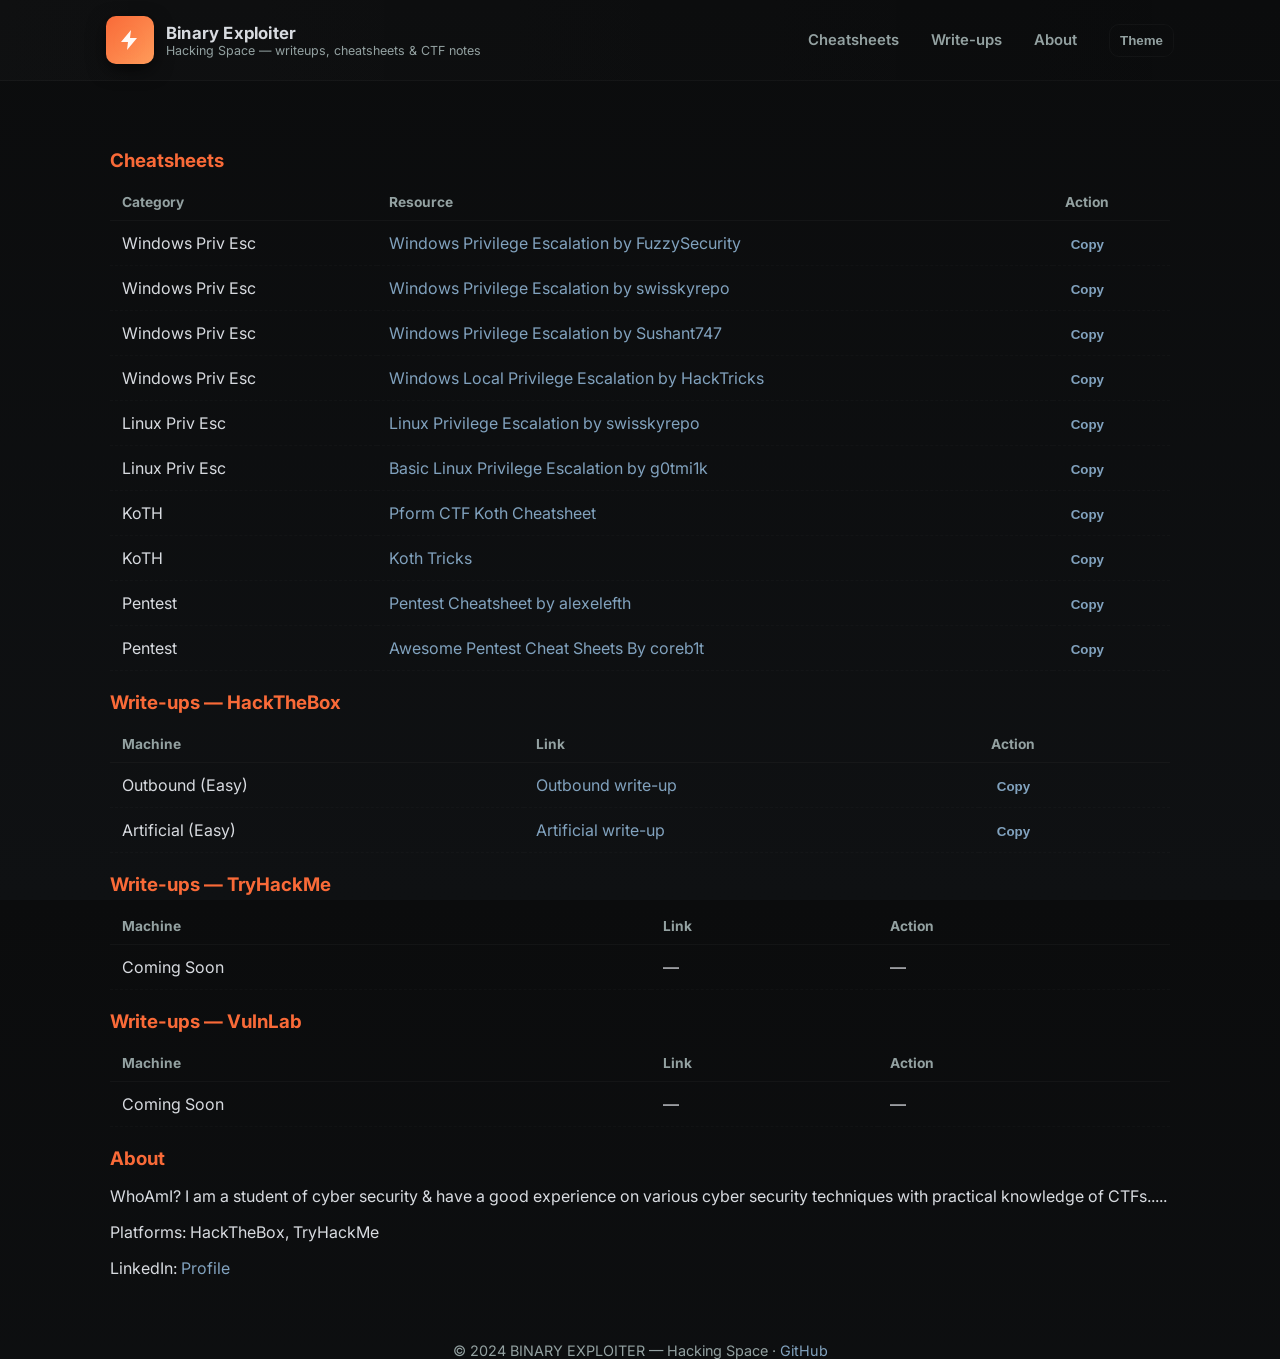
==== index.html @ b219a7d4 "Update index.html" ====
<!doctype html>
<html lang="en">
<head>
  <meta charset="utf-8">
  <meta name="viewport" content="width=device-width,initial-scale=1">
  <title>Binary Exploiter — Hacking Space</title>
  <meta name="description" content="Binary Exploiter — writeups, cheatsheets and resources for penetration testing and CTFs.">
  <link rel="preconnect" href="https://fonts.googleapis.com">
  <link rel="preconnect" href="https://fonts.gstatic.com" crossorigin>
  <link href="https://fonts.googleapis.com/css2?family=Inter:wght@300;400;600;700;800&display=swap" rel="stylesheet">
  <style>
    :root{
      --bg:#0f1113; --card:#121417; --muted:#93a1a1; --accent:#f96a38; --link:#81a2be; --glass:rgba(255,255,255,0.03);
      --radius:12px; --maxw:1100px;
    }
    *{box-sizing:border-box}
    html,body{height:100%}
    body{
      margin:0; font-family:Inter,system-ui,Segoe UI,Roboto,Arial; background:linear-gradient(180deg,#0b0c0d 0%, #0f1113 100%); color:#d8dbe0; -webkit-font-smoothing:antialiased;
    }

    header{background:linear-gradient(90deg, rgba(255,255,255,0.02), transparent); border-bottom:1px solid rgba(255,255,255,0.03); position:sticky; top:0; z-index:30}
    .nav-wrap{max-width:var(--maxw); margin:0 auto; display:flex; align-items:center; gap:20px; padding:16px;}
    .brand{display:flex; gap:12px; align-items:center}
    .logo{width:48px; height:48px; background:linear-gradient(135deg,var(--accent),#ff9b5a); display:grid; place-items:center; border-radius:10px; box-shadow:0 6px 18px rgba(0,0,0,0.6)}
    .logo svg{filter:drop-shadow(0 2px 6px rgba(249,106,56,0.18))}
    h1.site-title{font-size:1.05rem; margin:0; font-weight:700; letter-spacing:0.2px}
    p.site-tag{margin:0; font-size:0.78rem; color:var(--muted)}

    nav.top-nav{margin-left:auto; display:flex; gap:8px; align-items:center}
    nav.top-nav a{color:var(--muted); text-decoration:none; padding:8px 12px; border-radius:8px; font-weight:600; font-size:0.93rem}
    nav.top-nav a:hover{color:#fff; background:var(--glass)}

    .controls{display:flex; gap:8px; align-items:center}
    .btn{background:transparent; color:var(--muted); border:1px solid rgba(255,255,255,0.03); padding:8px 10px; border-radius:10px; cursor:pointer; font-weight:600}
    .btn:hover{color:#fff}

    .container{max-width:var(--maxw); margin:28px auto; padding:20px;}
    .section-title{display:flex; justify-content:space-between; align-items:center; gap:8px; margin-top:20px}
    .section-title h3{margin:0; color:var(--accent)}

    table{width:100%; border-collapse:collapse; margin-top:12px}
    thead th{font-size:0.86rem; text-align:left; color:var(--muted); padding:10px 12px; border-bottom:1px solid rgba(255,255,255,0.03)}
    tbody td{padding:12px; vertical-align:middle; border-bottom:1px dashed rgba(255,255,255,0.02)}
    tbody tr:hover{background:rgba(255,255,255,0.02)}
    .link{color:var(--link); text-decoration:none}
    .copy-btn{background:transparent; border:none; color:var(--link); cursor:pointer; font-weight:700}

    footer{max-width:var(--maxw); margin:24px auto 80px; color:var(--muted); font-size:0.9rem; text-align:center}

    @media (max-width:1000px){
      nav.top-nav{display:none}
    }
  </style>
</head>
<body>
  <header>
    <div class="nav-wrap">
      <div class="brand" aria-hidden>
        <div class="logo" title="Binary Exploiter">
          <svg width="24" height="24" viewBox="0 0 24 24" fill="none" xmlns="http://www.w3.org/2000/svg"><path d="M13 2L3 14h7l-1 8 10-12h-7l1-8z" fill="white" opacity="0.95"/></svg>
        </div>
        <div>
          <h1 class="site-title">Binary Exploiter</h1>
          <p class="site-tag">Hacking Space — writeups, cheatsheets & CTF notes</p>
        </div>
      </div>

      <nav class="top-nav" role="navigation">
        <a href="#cheatsheets">Cheatsheets</a>
        <a href="#writeups">Write-ups</a>
        <a href="#about">About</a>
      </nav>

      <div class="controls">
        <button id="themeToggle" class="btn" title="Toggle theme">Theme</button>
      </div>
    </div>
  </header>

  <main class="container">
    <section id="cheatsheets">
      <div class="section-title"><h3>Cheatsheets</h3></div>
      <table id="cheatTable">
        <thead><tr><th>Category</th><th>Resource</th><th>Action</th></tr></thead>
        <tbody>
          <tr><td>Windows Priv Esc</td><td><a class="link" href="https://fuzzysecurity.com/tutorials/16.html" target="_blank">Windows Privilege Escalation by FuzzySecurity</a></td><td><button class="copy-btn" data-url="https://fuzzysecurity.com/tutorials/16.html">Copy</button></td></tr>
          <tr><td>Windows Priv Esc</td><td><a class="link" href="https://github.com/swisskyrepo/PayloadsAllTheThings/blob/master/Methodology%20and%20Resources/Windows%20-%20Privilege%20Escalation.md" target="_blank">Windows Privilege Escalation by swisskyrepo</a></td><td><button class="copy-btn" data-url="https://github.com/swisskyrepo/PayloadsAllTheThings/blob/master/Methodology%20and%20Resources/Windows%20-%20Privilege%20Escalation.md">Copy</button></td></tr>
          <tr><td>Windows Priv Esc</td><td><a class="link" href="https://sushant747.gitbooks.io/total-oscp-guide/content/privilege_escalation_windows.html" target="_blank">Windows Privilege Escalation by Sushant747</a></td><td><button class="copy-btn" data-url="https://sushant747.gitbooks.io/total-oscp-guide/content/privilege_escalation_windows.html">Copy</button></td></tr>
          <tr><td>Windows Priv Esc</td><td><a class="link" href="https://book.hacktricks.xyz/windows-hardening/windows-local-privilege-escalation" target="_blank">Windows Local Privilege Escalation by HackTricks</a></td><td><button class="copy-btn" data-url="https://book.hacktricks.xyz/windows-hardening/windows-local-privilege-escalation">Copy</button></td></tr>
          <tr><td>Linux Priv Esc</td><td><a class="link" href="https://swisskyrepo.github.io/InternalAllTheThings/redteam/escalation/linux-privilege-escalation/" target="_blank">Linux Privilege Escalation by swisskyrepo</a></td><td><button class="copy-btn" data-url="https://swisskyrepo.github.io/InternalAllTheThings/redteam/escalation/linux-privilege-escalation/">Copy</button></td></tr>
          <tr><td>Linux Priv Esc</td><td><a class="link" href="https://blog.g0tmi1k.com/2011/08/basic-linux-privilege-escalation/" target="_blank">Basic Linux Privilege Escalation by g0tmi1k</a></td><td><button class="copy-btn" data-url="https://blog.g0tmi1k.com/2011/08/basic-linux-privilege-escalation/">Copy</button></td></tr>
          <tr><td>KoTH</td><td><a class="link" href="https://github.com/pform-se/pform-ctf-koth-cheatsheet" target="_blank">Pform CTF Koth Cheatsheet</a></td><td><button class="copy-btn" data-url="https://github.com/pform-se/pform-ctf-koth-cheatsheet">Copy</button></td></tr>
          <tr><td>KoTH</td><td><a class="link" href="https://book.hackscope.net/thm/koth-tricks" target="_blank">Koth Tricks</a></td><td><button class="copy-btn" data-url="https://book.hackscope.net/thm/koth-tricks">Copy</button></td></tr>
          <tr><td>Pentest</td><td><a class="link" href="https://github.com/alexelefth/pentest-cheatsheet" target="_blank">Pentest Cheatsheet by alexelefth</a></td><td><button class="copy-btn" data-url="https://github.com/alexelefth/pentest-cheatsheet">Copy</button></td></tr>
          <tr><td>Pentest</td><td><a class="link" href="https://github.com/coreb1t/awesome-pentest-cheat-sheets" target="_blank">Awesome Pentest Cheat Sheets By coreb1t</a></td><td><button class="copy-btn" data-url="https://github.com/coreb1t/awesome-pentest-cheat-sheets">Copy</button></td></tr>
        </tbody>
      </table>
    </section>

    <section id="writeups">
      <div class="section-title"><h3>Write-ups — HackTheBox</h3></div>
      <table>
        <thead><tr><th>Machine</th><th>Link</th><th>Action</th></tr></thead>
        <tbody>
          <tr><td>Outbound (Easy)</td><td><a class="link" href="https://medium.com/@ajithkumara545454/hackthebox-outbound-easy-walkthrough-03d954694087" target="_blank">Outbound write-up</a></td><td><button class="copy-btn" data-url="https://medium.com/@ajithkumara545454/hackthebox-outbound-easy-walkthrough-03d954694087">Copy</button></td></tr>
          <tr><td>Artificial (Easy)</td><td><a class="link" href="https://medium.com/@ajithkumara545454/hackthebox-artificial-easy-walkthrough-de30c245690b" target="_blank">Artificial write-up</a></td><td><button class="copy-btn" data-url="https://medium.com/@ajithkumara545454/hackthebox-artificial-easy-walkthrough-de30c245690b">Copy</button></td></tr>
        </tbody>
      </table>
      <div class="section-title"><h3>Write-ups — TryHackMe</h3></div>
      <table>
        <thead><tr><th>Machine</th><th>Link</th><th>Action</th></tr></thead>
        <tbody>
          <tr><td>Coming Soon</td><td>—</td><td>—</td></tr>
        </tbody>
      </table>
      <div class="section-title"><h3>Write-ups — VulnLab</h3></div>
      <table>
        <thead><tr><th>Machine</th><th>Link</th><th>Action</th></tr></thead>
        <tbody>
          <tr><td>Coming Soon</td><td>—</td><td>—</td></tr>
        </tbody>
      </table>
    </section>

    <section id="about">
      <div class="section-title"><h3>About</h3></div>
      <p>WhoAmI? I am a student of cyber security & have a good experience on various cyber security techniques with practical knowledge of CTFs.....</p>
      <p>Platforms: HackTheBox, TryHackMe</p>
      <p>LinkedIn: <a class="link" href="https://www.linkedin.com/in/oshan-ravindu-796b5a328" target="_blank">Profile</a></p>
    </section>
  </main>

  <footer>
    <div class="muted">&copy; 2024 BINARY EXPLOITER — Hacking Space &middot; <a class="link" href="https://github.com/binaryexploiter-space" target="_blank">GitHub</a></div>
  </footer>

  <script>
    const copyButtons = document.querySelectorAll('.copy-btn');
    copyButtons.forEach(btn => btn.addEventListener('click', async e => {
      const url = btn.dataset.url;
      try{
        await navigator.clipboard.writeText(url);
        btn.textContent = 'Copied!';
        setTimeout(()=> btn.textContent = 'Copy', 1500);
      }catch(err){
        prompt('Copy this link:', url);
      }
    }));

    const themeToggle = document.getElementById('themeToggle');
    themeToggle.addEventListener('click', ()=>{
      document.documentElement.classList.toggle('light-mode');
      if(document.documentElement.classList.contains('light-mode')){
        document.documentElement.style.setProperty('--accent','#3aa0ff');
        document.documentElement.style.setProperty('--card','#f7fafc');
        document.documentElement.style.setProperty('--bg','#f3f6f8');
        document.documentElement.style.setProperty('--muted','#4b5563');
        document.body.style.color = '#0b1220';
      }else{
        document.documentElement.style.setProperty('--accent','#f96a38');
        document.documentElement.style.setProperty('--card','#121417');
        document.documentElement.style.setProperty('--bg','#0f1113');
        document.documentElement.style.setProperty('--muted','#93a1a1');
        document.body.style.color = '#d8dbe0';
      }
    });
  </script>
</body>
</html>
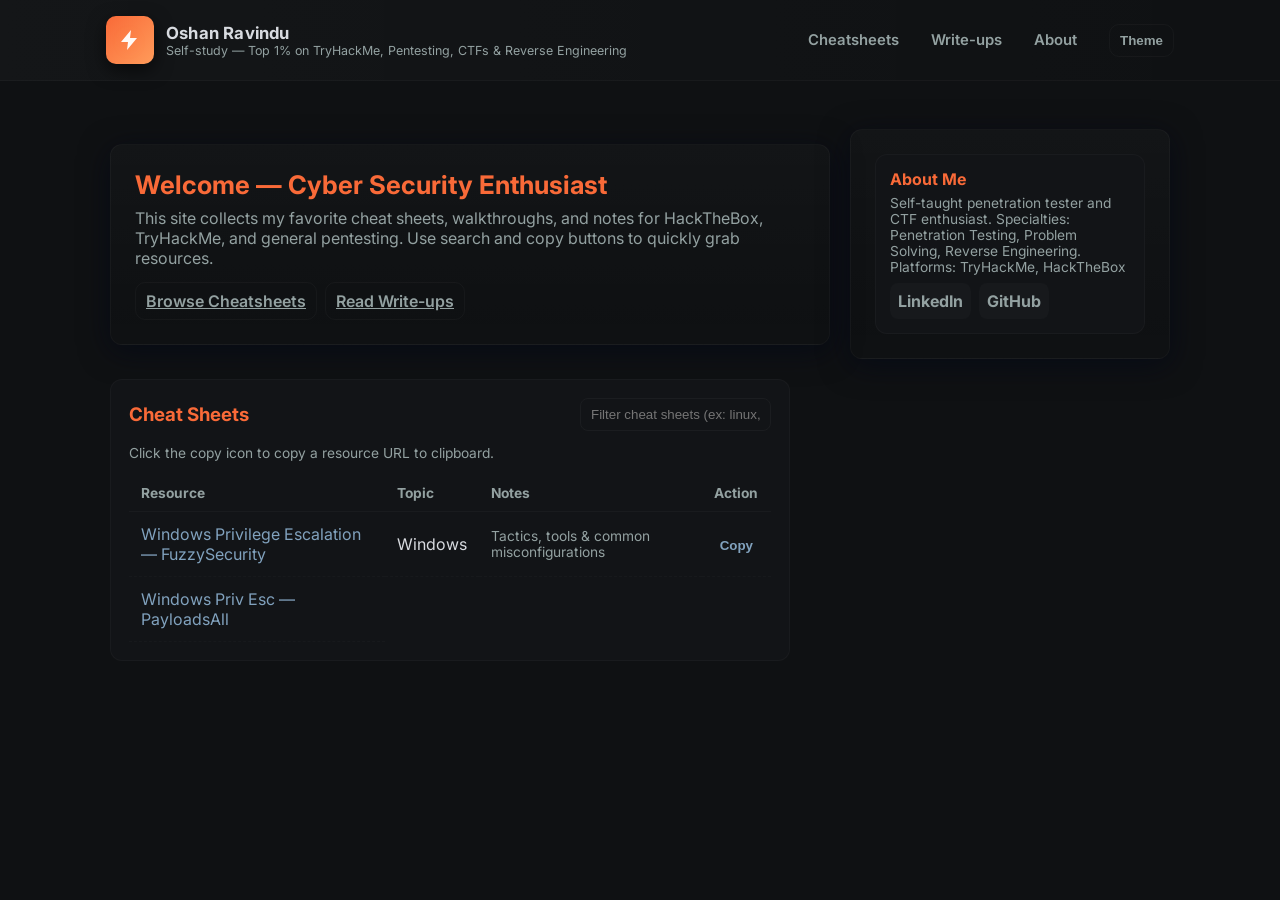
==== commit 5d84cca7: "Update index.html" ====
--- a/index.html
+++ b/index.html
@@ -3,8 +3,8 @@
 <head>
   <meta charset="utf-8">
   <meta name="viewport" content="width=device-width,initial-scale=1">
-  <title>Binary Exploiter — Hacking Space</title>
-  <meta name="description" content="Binary Exploiter — writeups, cheatsheets and resources for penetration testing and CTFs.">
+  <title>Oshan Ravindu — Binary Exploiter</title>
+  <meta name="description" content="Oshan Ravindu — writeups, cheatsheets and resources for penetration testing and CTFs.">
   <link rel="preconnect" href="https://fonts.googleapis.com">
   <link rel="preconnect" href="https://fonts.gstatic.com" crossorigin>
   <link href="https://fonts.googleapis.com/css2?family=Inter:wght@300;400;600;700;800&display=swap" rel="stylesheet">
@@ -16,7 +16,7 @@
     *{box-sizing:border-box}
     html,body{height:100%}
     body{
-      margin:0; font-family:Inter,system-ui,Segoe UI,Roboto,Arial; background:linear-gradient(180deg,#0b0c0d 0%, #0f1113 100%); color:#d8dbe0; -webkit-font-smoothing:antialiased;
+      margin:0; font-family:Inter,system-ui,Segoe UI,Roboto,Arial; background:var(--bg); color:#d8dbe0; -webkit-font-smoothing:antialiased;
     }
 
     header{background:linear-gradient(90deg, rgba(255,255,255,0.02), transparent); border-bottom:1px solid rgba(255,255,255,0.03); position:sticky; top:0; z-index:30}
@@ -36,135 +36,102 @@
     .btn:hover{color:#fff}
 
     .container{max-width:var(--maxw); margin:28px auto; padding:20px;}
-    .section-title{display:flex; justify-content:space-between; align-items:center; gap:8px; margin-top:20px}
+    .hero{display:grid; grid-template-columns:1fr 320px; gap:20px; align-items:center}
+    .hero-card{background:linear-gradient(180deg, rgba(255,255,255,0.02), transparent); border-radius:var(--radius); padding:24px; box-shadow:0 6px 30px rgba(2,6,23,0.6); border:1px solid rgba(255,255,255,0.03)}
+    .hero h2{margin:0 0 8px 0; color:var(--accent); font-size:1.6rem}
+    .hero p{margin:0; color:var(--muted)}
+
+    .grid{display:grid; grid-template-columns:1fr 360px; gap:20px; margin-top:20px}
+    .card{background:var(--card); padding:18px; border-radius:12px; border:1px solid rgba(255,255,255,0.03)}
+    .section-title{display:flex; justify-content:space-between; align-items:center; gap:8px}
     .section-title h3{margin:0; color:var(--accent)}
+    .search{display:flex; gap:8px; align-items:center}
+    input.search-input{background:transparent; border:1px solid rgba(255,255,255,0.04); padding:8px 10px; border-radius:8px; color:inherit}
 
     table{width:100%; border-collapse:collapse; margin-top:12px}
     thead th{font-size:0.86rem; text-align:left; color:var(--muted); padding:10px 12px; border-bottom:1px solid rgba(255,255,255,0.03)}
     tbody td{padding:12px; vertical-align:middle; border-bottom:1px dashed rgba(255,255,255,0.02)}
     tbody tr:hover{background:rgba(255,255,255,0.02)}
     .link{color:var(--link); text-decoration:none}
-    .copy-btn{background:transparent; border:none; color:var(--link); cursor:pointer; font-weight:700}
+    .badge{display:inline-block; padding:6px 8px; border-radius:8px; font-weight:700; font-size:0.78rem}
+    .badge.easy{background:rgba(129,162,190,0.09); color:#9fc0e8}
+
+    .right-col{display:flex; flex-direction:column; gap:12px}
+    .about-me{padding:14px}
+    .socials{display:flex; gap:8px; margin-top:8px}
+    .socials a{padding:8px; border-radius:8px; background:rgba(255,255,255,0.02); text-decoration:none; color:var(--muted); font-weight:700}
 
     footer{max-width:var(--maxw); margin:24px auto 80px; color:var(--muted); font-size:0.9rem; text-align:center}
 
-    @media (max-width:1000px){
-      nav.top-nav{display:none}
-    }
+    .muted{color:var(--muted)}
+    .small{font-size:0.86rem}
+    .copy-btn{background:transparent; border:none; color:var(--link); cursor:pointer; font-weight:700}
+
+    @media (max-width:1000px){.hero{grid-template-columns:1fr}.grid{grid-template-columns:1fr}.top-nav{display:none}}
   </style>
 </head>
 <body>
-  <header>
-    <div class="nav-wrap">
-      <div class="brand" aria-hidden>
-        <div class="logo" title="Binary Exploiter">
-          <svg width="24" height="24" viewBox="0 0 24 24" fill="none" xmlns="http://www.w3.org/2000/svg"><path d="M13 2L3 14h7l-1 8 10-12h-7l1-8z" fill="white" opacity="0.95"/></svg>
-        </div>
-        <div>
-          <h1 class="site-title">Binary Exploiter</h1>
-          <p class="site-tag">Hacking Space — writeups, cheatsheets & CTF notes</p>
+<header>
+  <div class="nav-wrap">
+    <div class="brand" aria-hidden>
+      <div class="logo" title="Oshan Ravindu">
+        <svg width="24" height="24" viewBox="0 0 24 24" fill="none" xmlns="http://www.w3.org/2000/svg"><path d="M13 2L3 14h7l-1 8 10-12h-7l1-8z" fill="white" opacity="0.95"/></svg>
+      </div>
+      <div>
+        <h1 class="site-title">Oshan Ravindu</h1>
+        <p class="site-tag">Self-study — Top 1% on TryHackMe, Pentesting, CTFs & Reverse Engineering</p>
+      </div>
+    </div>
+
+    <nav class="top-nav" role="navigation" aria-label="Main Navigation">
+      <a href="#cheatsheets">Cheatsheets</a>
+      <a href="#writeups">Write-ups</a>
+      <a href="#about">About</a>
+    </nav>
+
+    <div class="controls">
+      <button id="themeToggle" class="btn" title="Toggle theme">Theme</button>
+    </div>
+  </div>
+</header>
+
+<main class="container">
+  <section class="hero">
+    <div class="hero-card">
+      <h2>Welcome — Cyber Security Enthusiast</h2>
+      <p class="muted">This site collects my favorite cheat sheets, walkthroughs, and notes for HackTheBox, TryHackMe, and general pentesting. Use search and copy buttons to quickly grab resources.</p>
+      <div style="margin-top:14px; display:flex; gap:8px">
+        <a class="btn" href="#cheatsheets">Browse Cheatsheets</a>
+        <a class="btn" href="#writeups">Read Write-ups</a>
+      </div>
+    </div>
+
+    <aside class="hero-card right-col">
+      <div class="card about-me">
+        <h4 style="margin:0;color:var(--accent)">About Me</h4>
+        <p class="small muted" style="margin-top:6px">Self-taught penetration tester and CTF enthusiast. Specialties: Penetration Testing, Problem Solving, Reverse Engineering. Platforms: TryHackMe, HackTheBox</p>
+        <div class="socials">
+          <a href="https://www.linkedin.com/in/oshan-ravindu-796b5a328" target="_blank" rel="noopener">LinkedIn</a>
+          <a href="https://github.com/binaryexploiter-space" target="_blank" rel="noopener">GitHub</a>
         </div>
       </div>
+    </aside>
+  </section>
 
-      <nav class="top-nav" role="navigation">
-        <a href="#cheatsheets">Cheatsheets</a>
-        <a href="#writeups">Write-ups</a>
-        <a href="#about">About</a>
-      </nav>
-
-      <div class="controls">
-        <button id="themeToggle" class="btn" title="Toggle theme">Theme</button>
-      </div>
-    </div>
-  </header>
-
-  <main class="container">
-    <section id="cheatsheets">
-      <div class="section-title"><h3>Cheatsheets</h3></div>
-      <table id="cheatTable">
-        <thead><tr><th>Category</th><th>Resource</th><th>Action</th></tr></thead>
-        <tbody>
-          <tr><td>Windows Priv Esc</td><td><a class="link" href="https://fuzzysecurity.com/tutorials/16.html" target="_blank">Windows Privilege Escalation by FuzzySecurity</a></td><td><button class="copy-btn" data-url="https://fuzzysecurity.com/tutorials/16.html">Copy</button></td></tr>
-          <tr><td>Windows Priv Esc</td><td><a class="link" href="https://github.com/swisskyrepo/PayloadsAllTheThings/blob/master/Methodology%20and%20Resources/Windows%20-%20Privilege%20Escalation.md" target="_blank">Windows Privilege Escalation by swisskyrepo</a></td><td><button class="copy-btn" data-url="https://github.com/swisskyrepo/PayloadsAllTheThings/blob/master/Methodology%20and%20Resources/Windows%20-%20Privilege%20Escalation.md">Copy</button></td></tr>
-          <tr><td>Windows Priv Esc</td><td><a class="link" href="https://sushant747.gitbooks.io/total-oscp-guide/content/privilege_escalation_windows.html" target="_blank">Windows Privilege Escalation by Sushant747</a></td><td><button class="copy-btn" data-url="https://sushant747.gitbooks.io/total-oscp-guide/content/privilege_escalation_windows.html">Copy</button></td></tr>
-          <tr><td>Windows Priv Esc</td><td><a class="link" href="https://book.hacktricks.xyz/windows-hardening/windows-local-privilege-escalation" target="_blank">Windows Local Privilege Escalation by HackTricks</a></td><td><button class="copy-btn" data-url="https://book.hacktricks.xyz/windows-hardening/windows-local-privilege-escalation">Copy</button></td></tr>
-          <tr><td>Linux Priv Esc</td><td><a class="link" href="https://swisskyrepo.github.io/InternalAllTheThings/redteam/escalation/linux-privilege-escalation/" target="_blank">Linux Privilege Escalation by swisskyrepo</a></td><td><button class="copy-btn" data-url="https://swisskyrepo.github.io/InternalAllTheThings/redteam/escalation/linux-privilege-escalation/">Copy</button></td></tr>
-          <tr><td>Linux Priv Esc</td><td><a class="link" href="https://blog.g0tmi1k.com/2011/08/basic-linux-privilege-escalation/" target="_blank">Basic Linux Privilege Escalation by g0tmi1k</a></td><td><button class="copy-btn" data-url="https://blog.g0tmi1k.com/2011/08/basic-linux-privilege-escalation/">Copy</button></td></tr>
-          <tr><td>KoTH</td><td><a class="link" href="https://github.com/pform-se/pform-ctf-koth-cheatsheet" target="_blank">Pform CTF Koth Cheatsheet</a></td><td><button class="copy-btn" data-url="https://github.com/pform-se/pform-ctf-koth-cheatsheet">Copy</button></td></tr>
-          <tr><td>KoTH</td><td><a class="link" href="https://book.hackscope.net/thm/koth-tricks" target="_blank">Koth Tricks</a></td><td><button class="copy-btn" data-url="https://book.hackscope.net/thm/koth-tricks">Copy</button></td></tr>
-          <tr><td>Pentest</td><td><a class="link" href="https://github.com/alexelefth/pentest-cheatsheet" target="_blank">Pentest Cheatsheet by alexelefth</a></td><td><button class="copy-btn" data-url="https://github.com/alexelefth/pentest-cheatsheet">Copy</button></td></tr>
-          <tr><td>Pentest</td><td><a class="link" href="https://github.com/coreb1t/awesome-pentest-cheat-sheets" target="_blank">Awesome Pentest Cheat Sheets By coreb1t</a></td><td><button class="copy-btn" data-url="https://github.com/coreb1t/awesome-pentest-cheat-sheets">Copy</button></td></tr>
-        </tbody>
-      </table>
-    </section>
-
-    <section id="writeups">
-      <div class="section-title"><h3>Write-ups — HackTheBox</h3></div>
-      <table>
-        <thead><tr><th>Machine</th><th>Link</th><th>Action</th></tr></thead>
-        <tbody>
-          <tr><td>Outbound (Easy)</td><td><a class="link" href="https://medium.com/@ajithkumara545454/hackthebox-outbound-easy-walkthrough-03d954694087" target="_blank">Outbound write-up</a></td><td><button class="copy-btn" data-url="https://medium.com/@ajithkumara545454/hackthebox-outbound-easy-walkthrough-03d954694087">Copy</button></td></tr>
-          <tr><td>Artificial (Easy)</td><td><a class="link" href="https://medium.com/@ajithkumara545454/hackthebox-artificial-easy-walkthrough-de30c245690b" target="_blank">Artificial write-up</a></td><td><button class="copy-btn" data-url="https://medium.com/@ajithkumara545454/hackthebox-artificial-easy-walkthrough-de30c245690b">Copy</button></td></tr>
-        </tbody>
-      </table>
-      <div class="section-title"><h3>Write-ups — TryHackMe</h3></div>
-      <table>
-        <thead><tr><th>Machine</th><th>Link</th><th>Action</th></tr></thead>
-        <tbody>
-          <tr><td>Coming Soon</td><td>—</td><td>—</td></tr>
-        </tbody>
-      </table>
-      <div class="section-title"><h3>Write-ups — VulnLab</h3></div>
-      <table>
-        <thead><tr><th>Machine</th><th>Link</th><th>Action</th></tr></thead>
-        <tbody>
-          <tr><td>Coming Soon</td><td>—</td><td>—</td></tr>
-        </tbody>
-      </table>
-    </section>
-
-    <section id="about">
-      <div class="section-title"><h3>About</h3></div>
-      <p>WhoAmI? I am a student of cyber security & have a good experience on various cyber security techniques with practical knowledge of CTFs.....</p>
-      <p>Platforms: HackTheBox, TryHackMe</p>
-      <p>LinkedIn: <a class="link" href="https://www.linkedin.com/in/oshan-ravindu-796b5a328" target="_blank">Profile</a></p>
-    </section>
-  </main>
-
-  <footer>
-    <div class="muted">&copy; 2024 BINARY EXPLOITER — Hacking Space &middot; <a class="link" href="https://github.com/binaryexploiter-space" target="_blank">GitHub</a></div>
-  </footer>
-
-  <script>
-    const copyButtons = document.querySelectorAll('.copy-btn');
-    copyButtons.forEach(btn => btn.addEventListener('click', async e => {
-      const url = btn.dataset.url;
-      try{
-        await navigator.clipboard.writeText(url);
-        btn.textContent = 'Copied!';
-        setTimeout(()=> btn.textContent = 'Copy', 1500);
-      }catch(err){
-        prompt('Copy this link:', url);
-      }
-    }));
-
-    const themeToggle = document.getElementById('themeToggle');
-    themeToggle.addEventListener('click', ()=>{
-      document.documentElement.classList.toggle('light-mode');
-      if(document.documentElement.classList.contains('light-mode')){
-        document.documentElement.style.setProperty('--accent','#3aa0ff');
-        document.documentElement.style.setProperty('--card','#f7fafc');
-        document.documentElement.style.setProperty('--bg','#f3f6f8');
-        document.documentElement.style.setProperty('--muted','#4b5563');
-        document.body.style.color = '#0b1220';
-      }else{
-        document.documentElement.style.setProperty('--accent','#f96a38');
-        document.documentElement.style.setProperty('--card','#121417');
-        document.documentElement.style.setProperty('--bg','#0f1113');
-        document.documentElement.style.setProperty('--muted','#93a1a1');
-        document.body.style.color = '#d8dbe0';
-      }
-    });
-  </script>
-</body>
-</html>
+  <section class="grid">
+    <div>
+      <div class="card" id="cheatsheets">
+        <div class="section-title">
+          <h3>Cheat Sheets</h3>
+          <div class="search">
+            <input id="cheatFilter" class="search-input" placeholder="Filter cheat sheets (ex: linux, windows)" aria-label="Filter cheat sheets">
+          </div>
+        </div>
+        <p class="muted small">Click the copy icon to copy a resource URL to clipboard.</p>
+        <table id="cheatTable">
+          <thead>
+            <tr><th>Resource</th><th>Topic</th><th>Notes</th><th>Action</th></tr>
+          </thead>
+          <tbody>
+            <tr><td><a class="link" href="https://fuzzysecurity.com/tutorials/16.html" target="_blank">Windows Privilege Escalation — FuzzySecurity</a></td><td>Windows</td><td class="small muted">Tactics, tools & common misconfigurations</td><td><button class="copy-btn" data-url="https://fuzzysecurity.com/tutorials/16.html">Copy</button></td></tr>
+            <tr><td><a class="link" href="https://github.com/swisskyrepo/PayloadsAllTheThings/blob/master/Methodology%20and%20Resources/Windows%20-%20Privilege%20Escalation.md" target="_blank">Windows Priv Esc — PayloadsAll
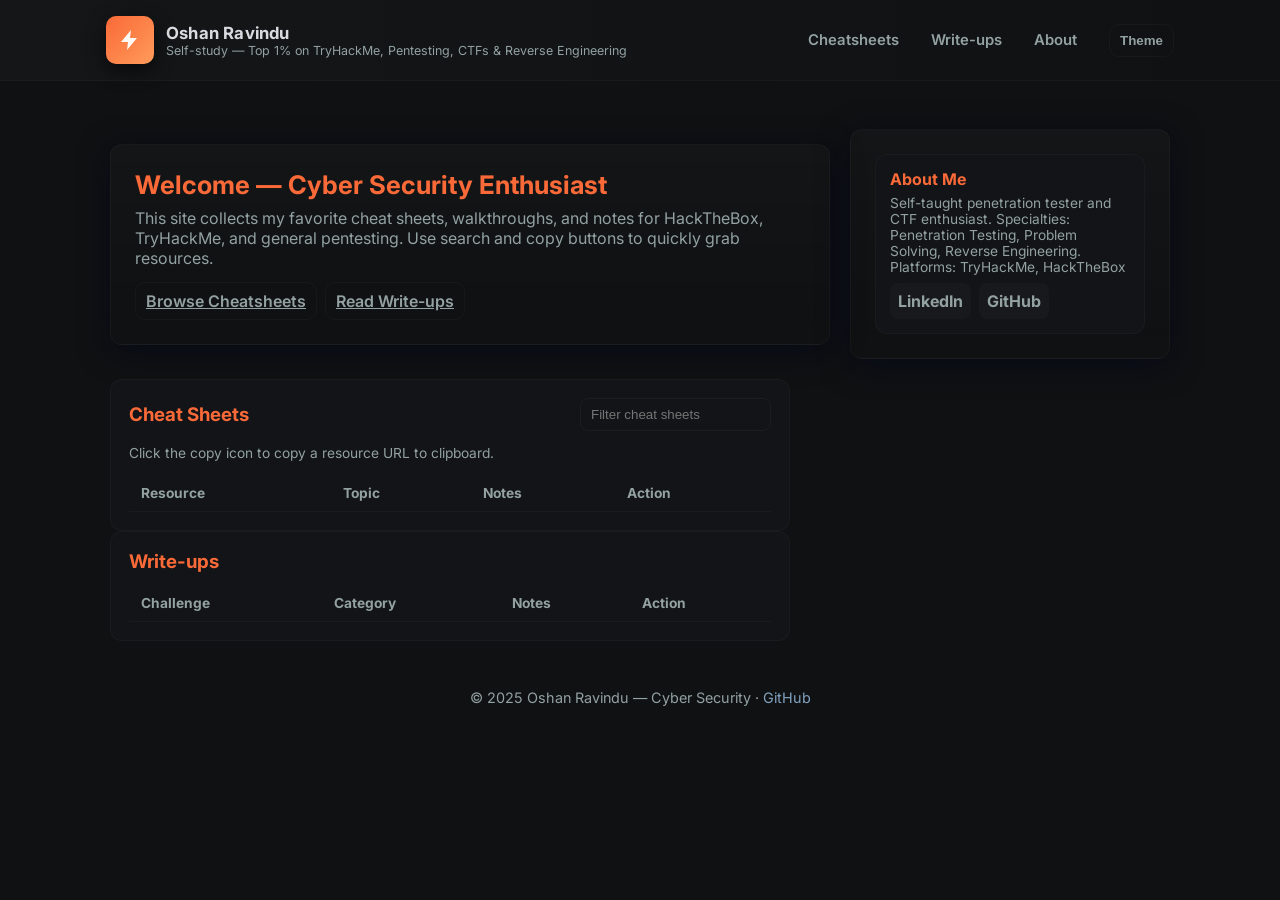
==== commit 254cb26e: "Update index.html" ====
--- a/index.html
+++ b/index.html
@@ -124,7 +124,7 @@
         <div class="section-title">
           <h3>Cheat Sheets</h3>
           <div class="search">
-            <input id="cheatFilter" class="search-input" placeholder="Filter cheat sheets (ex: linux, windows)" aria-label="Filter cheat sheets">
+            <input id="cheatFilter" class="search-input" placeholder="Filter cheat sheets" aria-label="Filter cheat sheets">
           </div>
         </div>
         <p class="muted small">Click the copy icon to copy a resource URL to clipboard.</p>
@@ -133,5 +133,64 @@
             <tr><th>Resource</th><th>Topic</th><th>Notes</th><th>Action</th></tr>
           </thead>
           <tbody>
-            <tr><td><a class="link" href="https://fuzzysecurity.com/tutorials/16.html" target="_blank">Windows Privilege Escalation — FuzzySecurity</a></td><td>Windows</td><td class="small muted">Tactics, tools & common misconfigurations</td><td><button class="copy-btn" data-url="https://fuzzysecurity.com/tutorials/16.html">Copy</button></td></tr>
-            <tr><td><a class="link" href="https://github.com/swisskyrepo/PayloadsAllTheThings/blob/master/Methodology%20and%20Resources/Windows%20-%20Privilege%20Escalation.md" target="_blank">Windows Priv Esc — PayloadsAll
+            <!-- Add cheat sheet rows here -->
+          </tbody>
+        </table>
+      </div>
+
+      <div class="card" id="writeups">
+        <div class="section-title"><h3>Write-ups</h3></div>
+        <table>
+          <thead><tr><th>Challenge</th><th>Category</th><th>Notes</th><th>Action</th></tr></thead>
+          <tbody>
+            <!-- Add write-up rows here -->
+          </tbody>
+        </table>
+      </div>
+    </div>
+  </section>
+</main>
+
+<footer>
+  <div class="muted">&copy; 2025 Oshan Ravindu — Cyber Security &middot; <a class="link" href="https://github.com/binaryexploiter-space" target="_blank">GitHub</a></div>
+</footer>
+
+<script>
+  const copyButtons = document.querySelectorAll('.copy-btn');
+  copyButtons.forEach(btn => btn.addEventListener('click', async e => {
+    const url = btn.dataset.url;
+    try{
+      await navigator.clipboard.writeText(url);
+      btn.textContent = 'Copied!';
+      setTimeout(()=> btn.textContent = 'Copy', 1500);
+    }catch(err){ prompt('Copy this link:', url); }
+  }));
+
+  const cheatFilter = document.getElementById('cheatFilter');
+  cheatFilter.addEventListener('input', e => {
+    const q = e.target.value.toLowerCase().trim();
+    document.querySelectorAll('#cheatTable tbody tr').forEach(r=> r.style.display = r.innerText.toLowerCase().includes(q) ? '' : 'none');
+  });
+
+  const themeToggle = document.getElementById('themeToggle');
+  themeToggle.addEventListener('click', ()=>{
+    document.documentElement.classList.toggle('light-mode');
+    if(document.documentElement.classList.contains('light-mode')){
+      document.documentElement.style.setProperty('--accent','#3aa0ff');
+      document.documentElement.style.setProperty('--card','#f7fafc');
+      document.documentElement.style.setProperty('--bg','#f3f6f8');
+      document.documentElement.style.setProperty('--muted','#4b5563');
+      document.body.style.color = '#0b1220';
+    } else {
+      document.documentElement.style.setProperty('--accent','#f96a38');
+      document.documentElement.style.setProperty('--card','#121417');
+      document.documentElement.style.setProperty('--bg','#0f1113');
+      document.documentElement.style.setProperty('--muted','#93a1a1');
+      document.body.style.color = '#d8dbe0';
+    }
+  });
+
+  window.addEventListener('keydown', (e)=>{if(e.key==='/'&&document.activeElement.tagName!=='INPUT'){e.preventDefault(); cheatFilter.focus();}});
+</script>
+</body>
+</html>
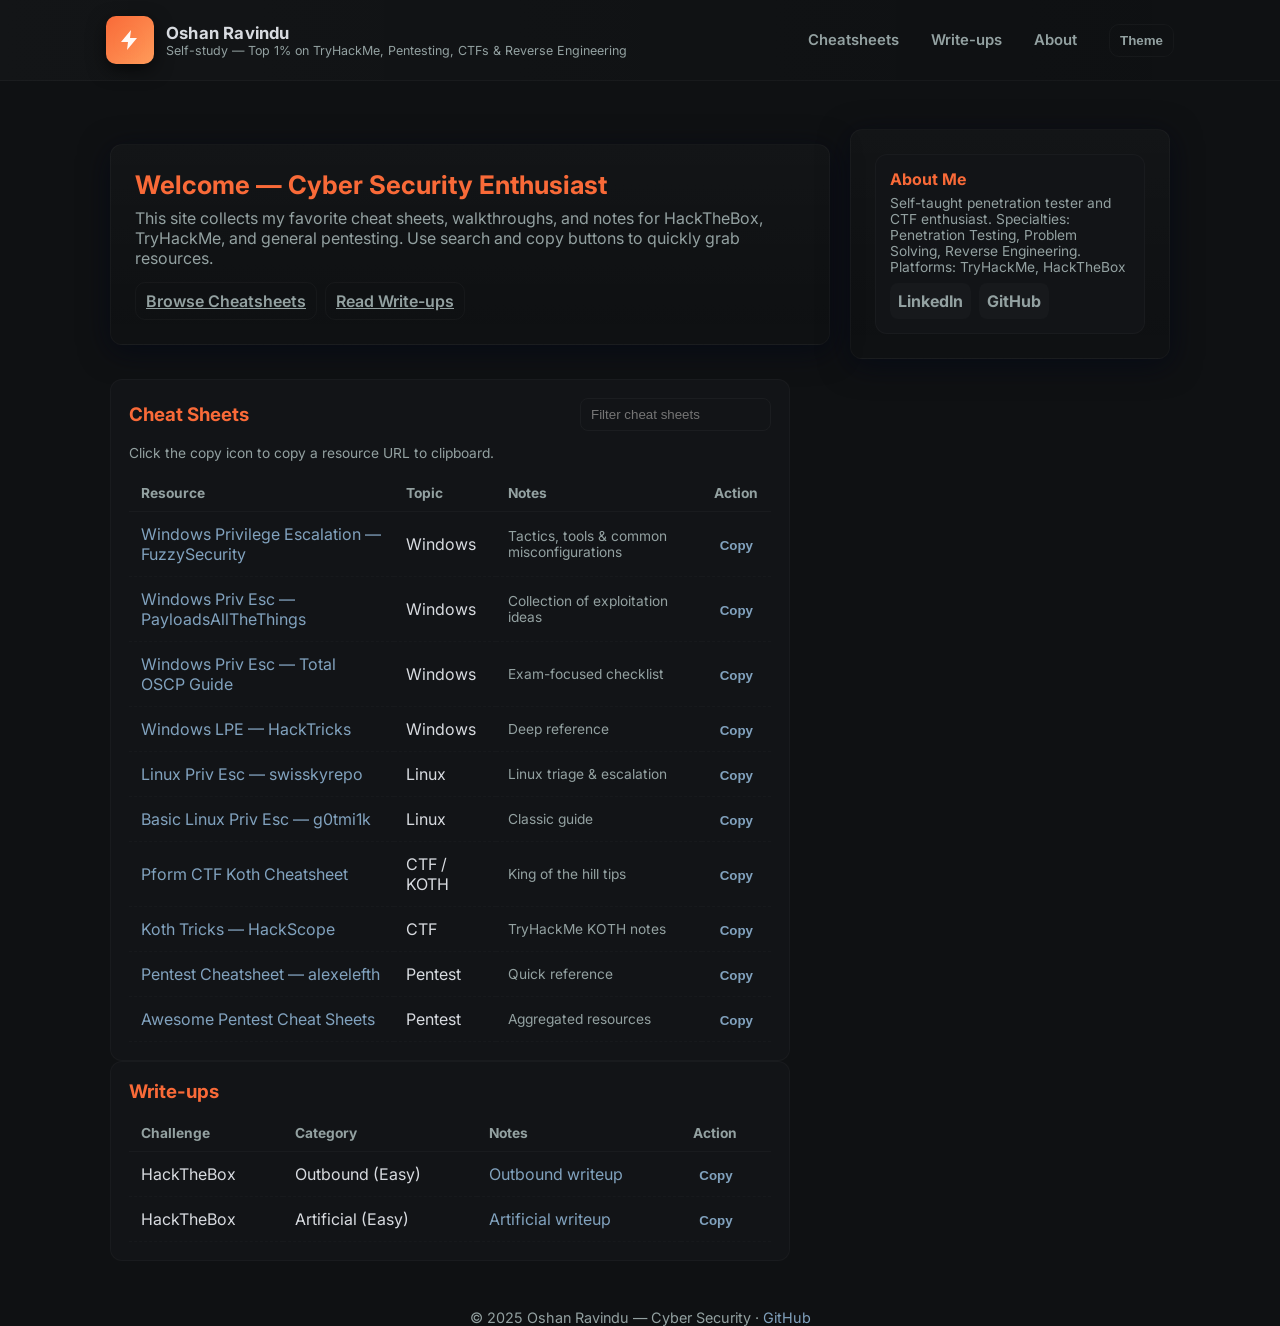
==== commit 0bfd8f50: "Update index.html" ====
--- a/index.html
+++ b/index.html
@@ -133,7 +133,76 @@
             <tr><th>Resource</th><th>Topic</th><th>Notes</th><th>Action</th></tr>
           </thead>
           <tbody>
-            <!-- Add cheat sheet rows here -->
+            <tr>
+  <td><a class="link" href="https://fuzzysecurity.com/tutorials/16.html" target="_blank">Windows Privilege Escalation — FuzzySecurity</a></td>
+  <td>Windows</td>
+  <td class="small muted">Tactics, tools & common misconfigurations</td>
+  <td><button class="copy-btn" data-url="https://fuzzysecurity.com/tutorials/16.html">Copy</button></td>
+</tr>
+
+<tr>
+  <td><a class="link" href="https://github.com/swisskyrepo/PayloadsAllTheThings/blob/master/Methodology%20and%20Resources/Windows%20-%20Privilege%20Escalation.md" target="_blank">Windows Priv Esc — PayloadsAllTheThings</a></td>
+  <td>Windows</td>
+  <td class="small muted">Collection of exploitation ideas</td>
+  <td><button class="copy-btn" data-url="https://github.com/swisskyrepo/PayloadsAllTheThings/blob/master/Methodology%20and%20Resources/Windows%20-%20Privilege%20Escalation.md">Copy</button></td>
+</tr>
+
+<tr>
+  <td><a class="link" href="https://sushant747.gitbooks.io/total-oscp-guide/content/privilege_escalation_windows.html" target="_blank">Windows Priv Esc — Total OSCP Guide</a></td>
+  <td>Windows</td>
+  <td class="small muted">Exam-focused checklist</td>
+  <td><button class="copy-btn" data-url="https://sushant747.gitbooks.io/total-oscp-guide/content/privilege_escalation_windows.html">Copy</button></td>
+</tr>
+
+<tr>
+  <td><a class="link" href="https://book.hacktricks.xyz/windows-hardening/windows-local-privilege-escalation" target="_blank">Windows LPE — HackTricks</a></td>
+  <td>Windows</td>
+  <td class="small muted">Deep reference</td>
+  <td><button class="copy-btn" data-url="https://book.hacktricks.xyz/windows-hardening/windows-local-privilege-escalation">Copy</button></td>
+</tr>
+
+<tr>
+  <td><a class="link" href="https://swisskyrepo.github.io/InternalAllTheThings/redteam/escalation/linux-privilege-escalation/" target="_blank">Linux Priv Esc — swisskyrepo</a></td>
+  <td>Linux</td>
+  <td class="small muted">Linux triage & escalation</td>
+  <td><button class="copy-btn" data-url="https://swisskyrepo.github.io/InternalAllTheThings/redteam/escalation/linux-privilege-escalation/">Copy</button></td>
+</tr>
+
+<tr>
+  <td><a class="link" href="https://blog.g0tmi1k.com/2011/08/basic-linux-privilege-escalation/" target="_blank">Basic Linux Priv Esc — g0tmi1k</a></td>
+  <td>Linux</td>
+  <td class="small muted">Classic guide</td>
+  <td><button class="copy-btn" data-url="https://blog.g0tmi1k.com/2011/08/basic-linux-privilege-escalation/">Copy</button></td>
+</tr>
+
+<tr>
+  <td><a class="link" href="https://github.com/pform-se/pform-ctf-koth-cheatsheet" target="_blank">Pform CTF Koth Cheatsheet</a></td>
+  <td>CTF / KOTH</td>
+  <td class="small muted">King of the hill tips</td>
+  <td><button class="copy-btn" data-url="https://github.com/pform-se/pform-ctf-koth-cheatsheet">Copy</button></td>
+</tr>
+
+<tr>
+  <td><a class="link" href="https://book.hackscope.net/thm/koth-tricks" target="_blank">Koth Tricks — HackScope</a></td>
+  <td>CTF</td>
+  <td class="small muted">TryHackMe KOTH notes</td>
+  <td><button class="copy-btn" data-url="https://book.hackscope.net/thm/koth-tricks">Copy</button></td>
+</tr>
+
+<tr>
+  <td><a class="link" href="https://github.com/alexelefth/pentest-cheatsheet" target="_blank">Pentest Cheatsheet — alexelefth</a></td>
+  <td>Pentest</td>
+  <td class="small muted">Quick reference</td>
+  <td><button class="copy-btn" data-url="https://github.com/alexelefth/pentest-cheatsheet">Copy</button></td>
+</tr>
+
+<tr>
+  <td><a class="link" href="https://github.com/coreb1t/awesome-pentest-cheat-sheets" target="_blank">Awesome Pentest Cheat Sheets</a></td>
+  <td>Pentest</td>
+  <td class="small muted">Aggregated resources</td>
+  <td><button class="copy-btn" data-url="https://github.com/coreb1t/awesome-pentest-cheat-sheets">Copy</button></td>
+</tr>
+
           </tbody>
         </table>
       </div>
@@ -143,7 +212,20 @@
         <table>
           <thead><tr><th>Challenge</th><th>Category</th><th>Notes</th><th>Action</th></tr></thead>
           <tbody>
-            <!-- Add write-up rows here -->
+            <tr>
+  <td>HackTheBox</td>
+  <td>Outbound (Easy)</td>
+  <td><a class="link" href="https://medium.com/@ajithkumara545454/hackthebox-outbound-easy-walkthrough-03d954694087" target="_blank">Outbound writeup</a></td>
+  <td><button class="copy-btn" data-url="https://medium.com/@ajithkumara545454/hackthebox-outbound-easy-walkthrough-03d954694087">Copy</button></td>
+</tr>
+
+<tr>
+  <td>HackTheBox</td>
+  <td>Artificial (Easy)</td>
+  <td><a class="link" href="https://medium.com/@ajithkumara545454/hackthebox-artificial-easy-walkthrough-de30c245690b" target="_blank">Artificial writeup</a></td>
+  <td><button class="copy-btn" data-url="https://medium.com/@ajithkumara545454/hackthebox-artificial-easy-walkthrough-de30c245690b">Copy</button></td>
+</tr>
+
           </tbody>
         </table>
       </div>
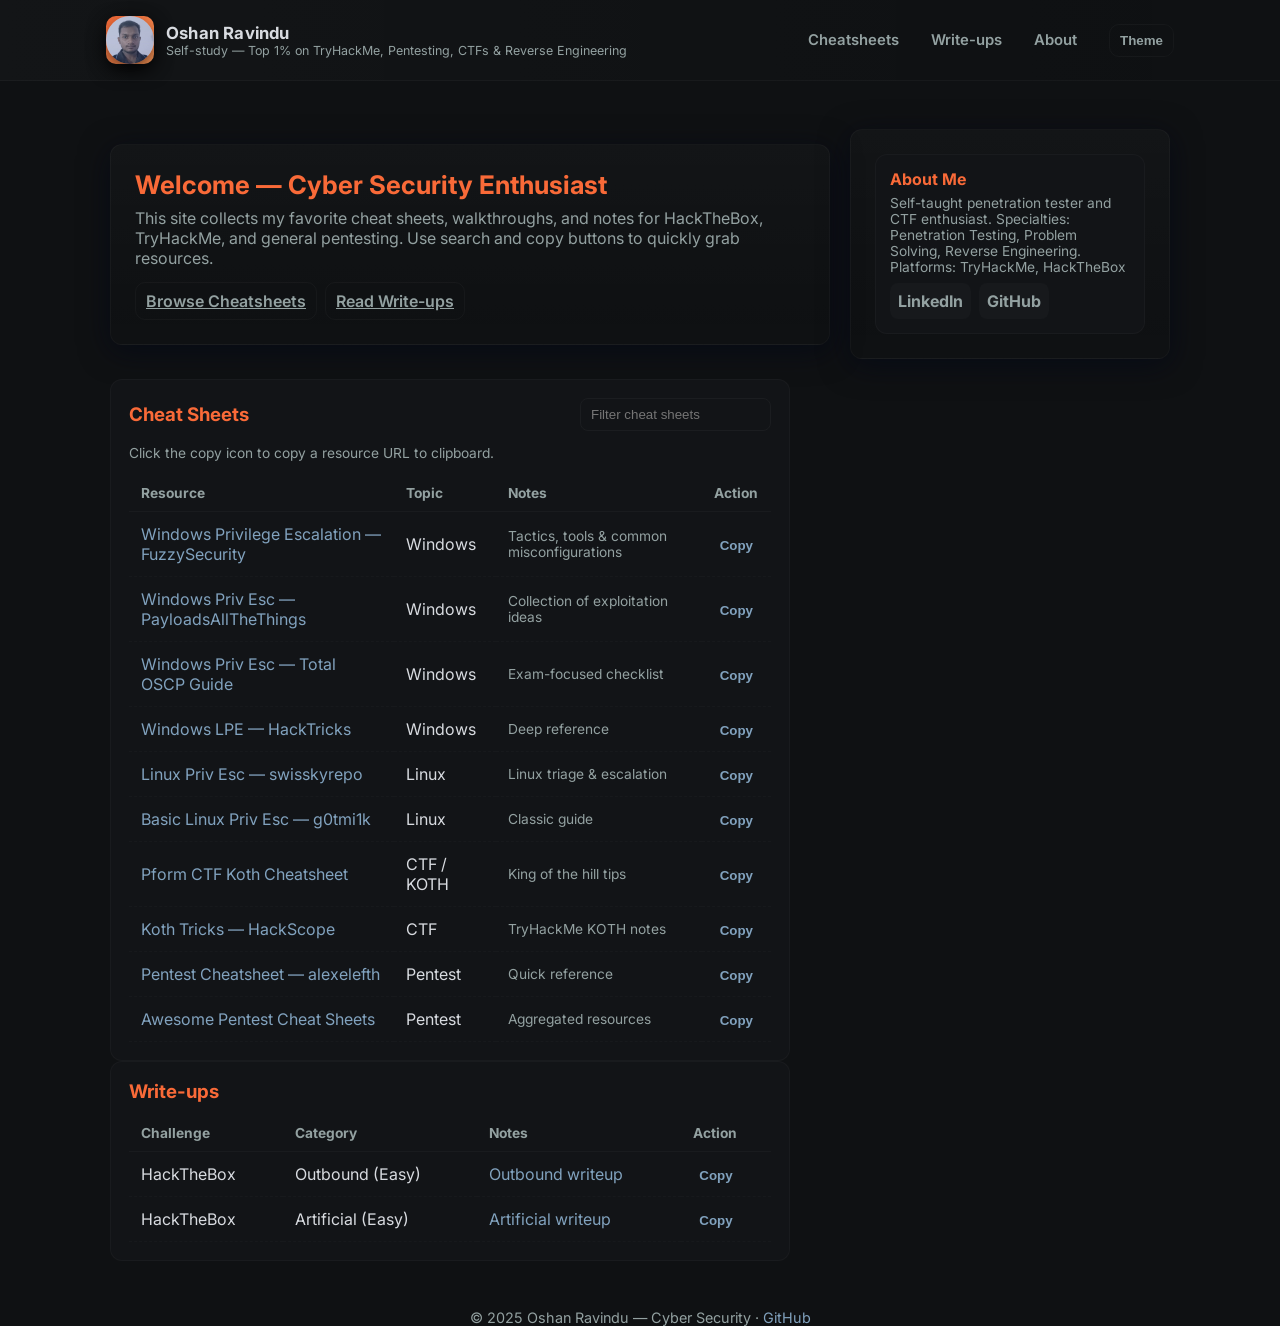
==== commit 7191d1d5: "Update index.html" ====
--- a/index.html
+++ b/index.html
@@ -75,8 +75,8 @@
   <div class="nav-wrap">
     <div class="brand" aria-hidden>
       <div class="logo" title="Oshan Ravindu">
-        <svg width="24" height="24" viewBox="0 0 24 24" fill="none" xmlns="http://www.w3.org/2000/svg"><path d="M13 2L3 14h7l-1 8 10-12h-7l1-8z" fill="white" opacity="0.95"/></svg>
-      </div>
+  <img src="6195042535940934035.jpg" alt="Oshan Ravindu" style="width:48px; height:48px; border-radius:50%; object-fit:cover; box-shadow:0 6px 18px rgba(0,0,0,0.6);" />
+</div>
       <div>
         <h1 class="site-title">Oshan Ravindu</h1>
         <p class="site-tag">Self-study — Top 1% on TryHackMe, Pentesting, CTFs & Reverse Engineering</p>
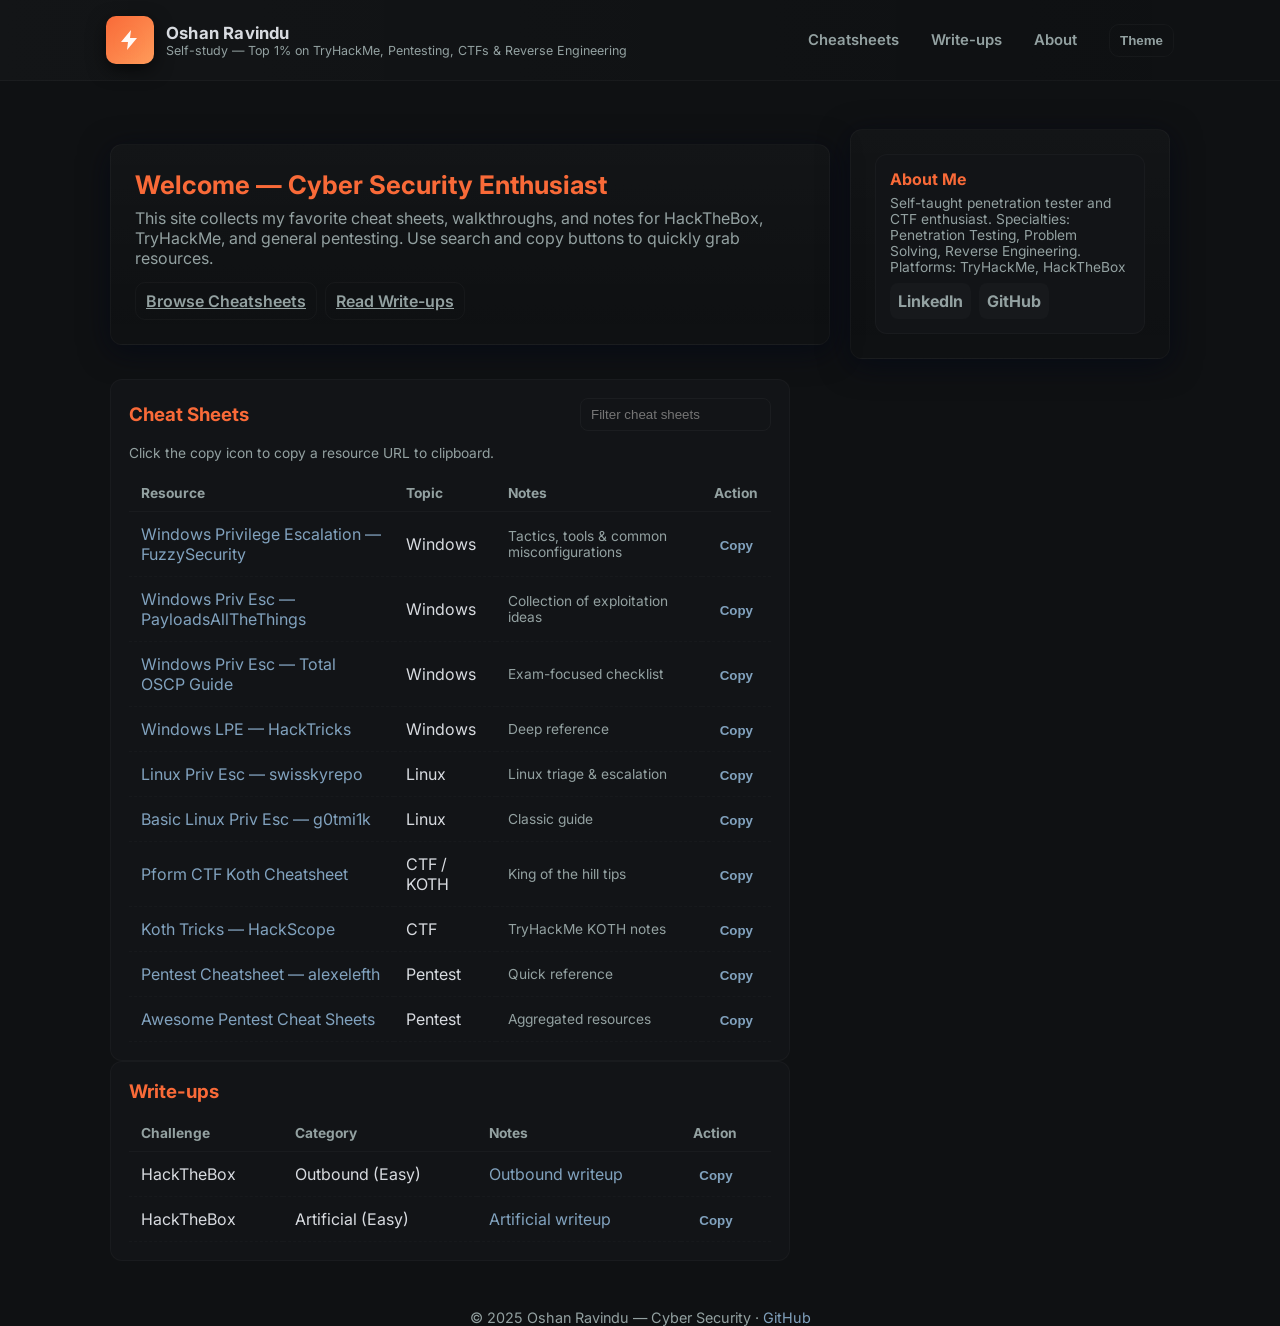
==== commit 045b348e: "Update index.html" ====
--- a/index.html
+++ b/index.html
@@ -74,9 +74,8 @@
 <header>
   <div class="nav-wrap">
     <div class="brand" aria-hidden>
-      <div class="logo" title="Oshan Ravindu">
-  <img src="6195042535940934035.jpg" alt="Oshan Ravindu" style="width:48px; height:48px; border-radius:50%; object-fit:cover; box-shadow:0 6px 18px rgba(0,0,0,0.6);" />
-</div>
+      <div class="logo" title="Oshan Ravindu"> <svg width="24" height="24" viewBox="0 0 24 24" fill="none" xmlns="http://www.w3.org/2000/svg"><path d="M13 2L3 14h7l-1 8 10-12h-7l1-8z" fill="white" opacity="0.95"/></svg> 
+      </div>
       <div>
         <h1 class="site-title">Oshan Ravindu</h1>
         <p class="site-tag">Self-study — Top 1% on TryHackMe, Pentesting, CTFs & Reverse Engineering</p>
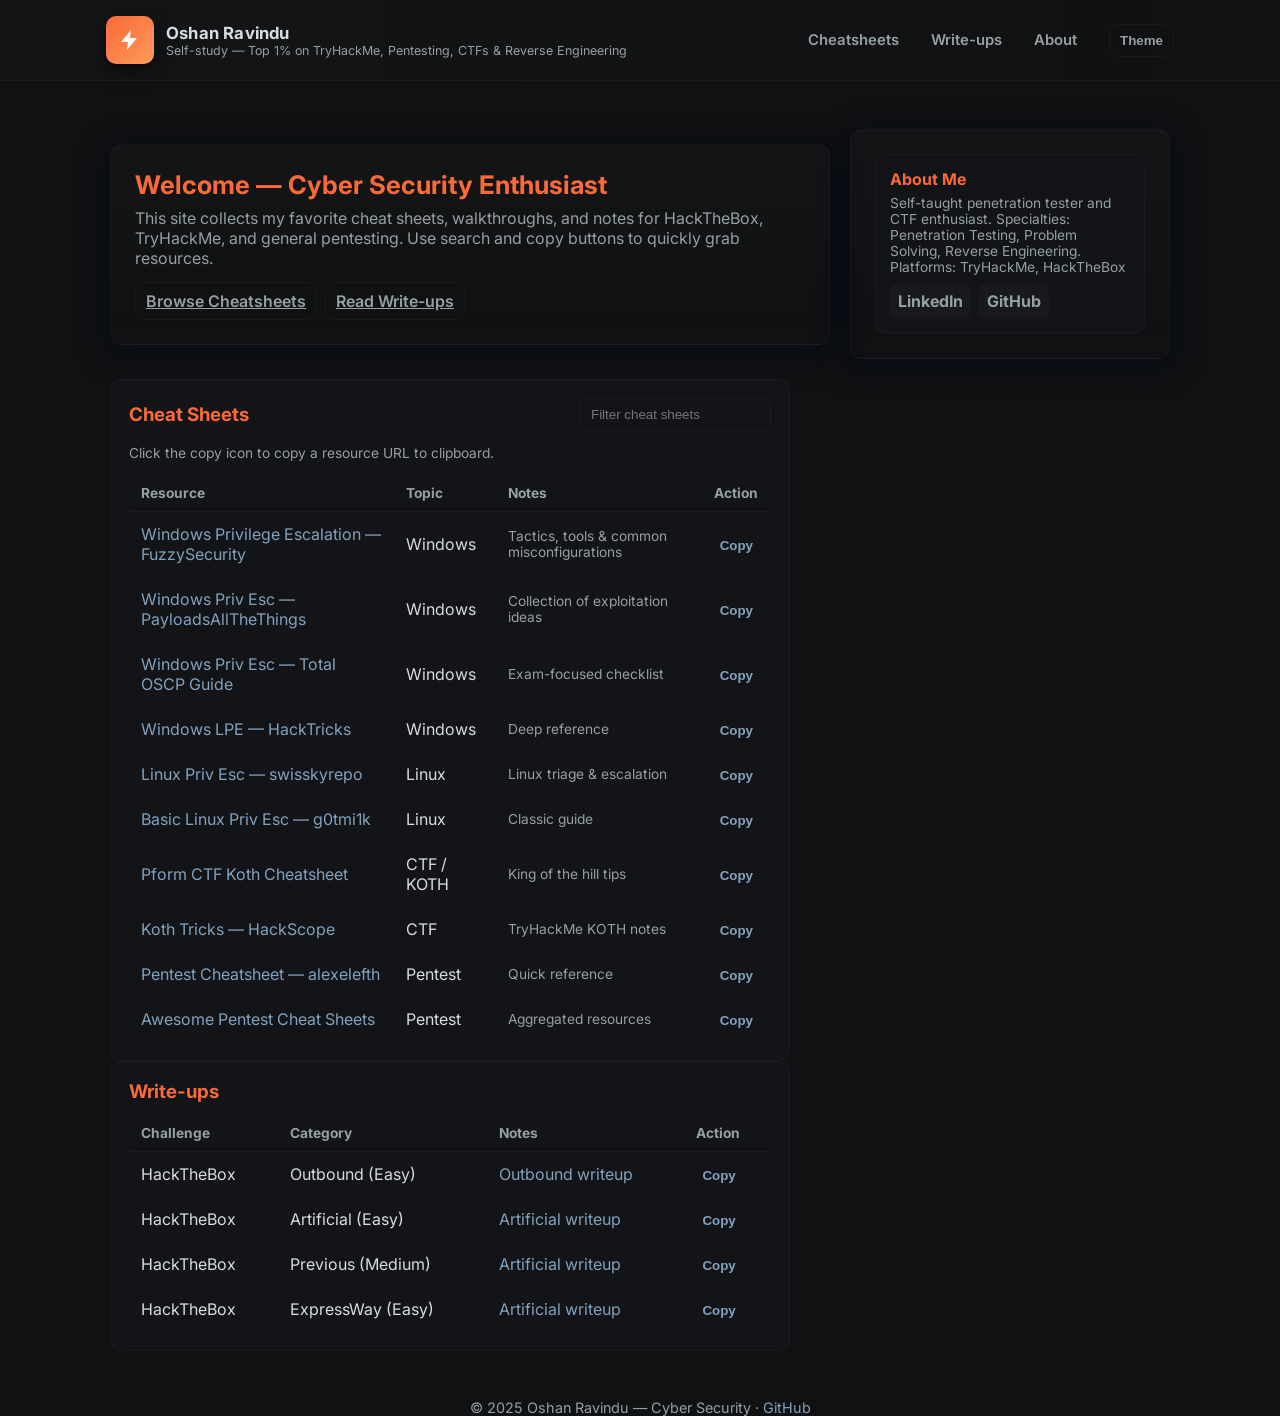
==== commit ad746b83: "Update index.html" ====
--- a/index.html
+++ b/index.html
@@ -224,6 +224,18 @@
   <td><a class="link" href="https://medium.com/@ajithkumara545454/hackthebox-artificial-easy-walkthrough-de30c245690b" target="_blank">Artificial writeup</a></td>
   <td><button class="copy-btn" data-url="https://medium.com/@ajithkumara545454/hackthebox-artificial-easy-walkthrough-de30c245690b">Copy</button></td>
 </tr>
+            <tr>
+  <td>HackTheBox</td>
+  <td>Previous (Medium)</td>
+  <td><a class="link" href="https://medium.com/system-weakness/hackthebox-previous-medium-walkthrough-ae3d2e29b333" target="_blank">Artificial writeup</a></td>
+  <td><button class="copy-btn" data-url="https://medium.com/system-weakness/hackthebox-previous-medium-walkthrough-ae3d2e29b333">Copy</button></td>
+</tr>
+            <tr>
+  <td>HackTheBox</td>
+  <td>ExpressWay (Easy)</td>
+  <td><a class="link" href="https://medium.com/@ajithkumara545454/hackthebox-expressway-easy-8914414d13ff" target="_blank">Artificial writeup</a></td>
+  <td><button class="copy-btn" data-url="https://medium.com/@ajithkumara545454/hackthebox-expressway-easy-8914414d13ff">Copy</button></td>
+</tr>
 
           </tbody>
         </table>
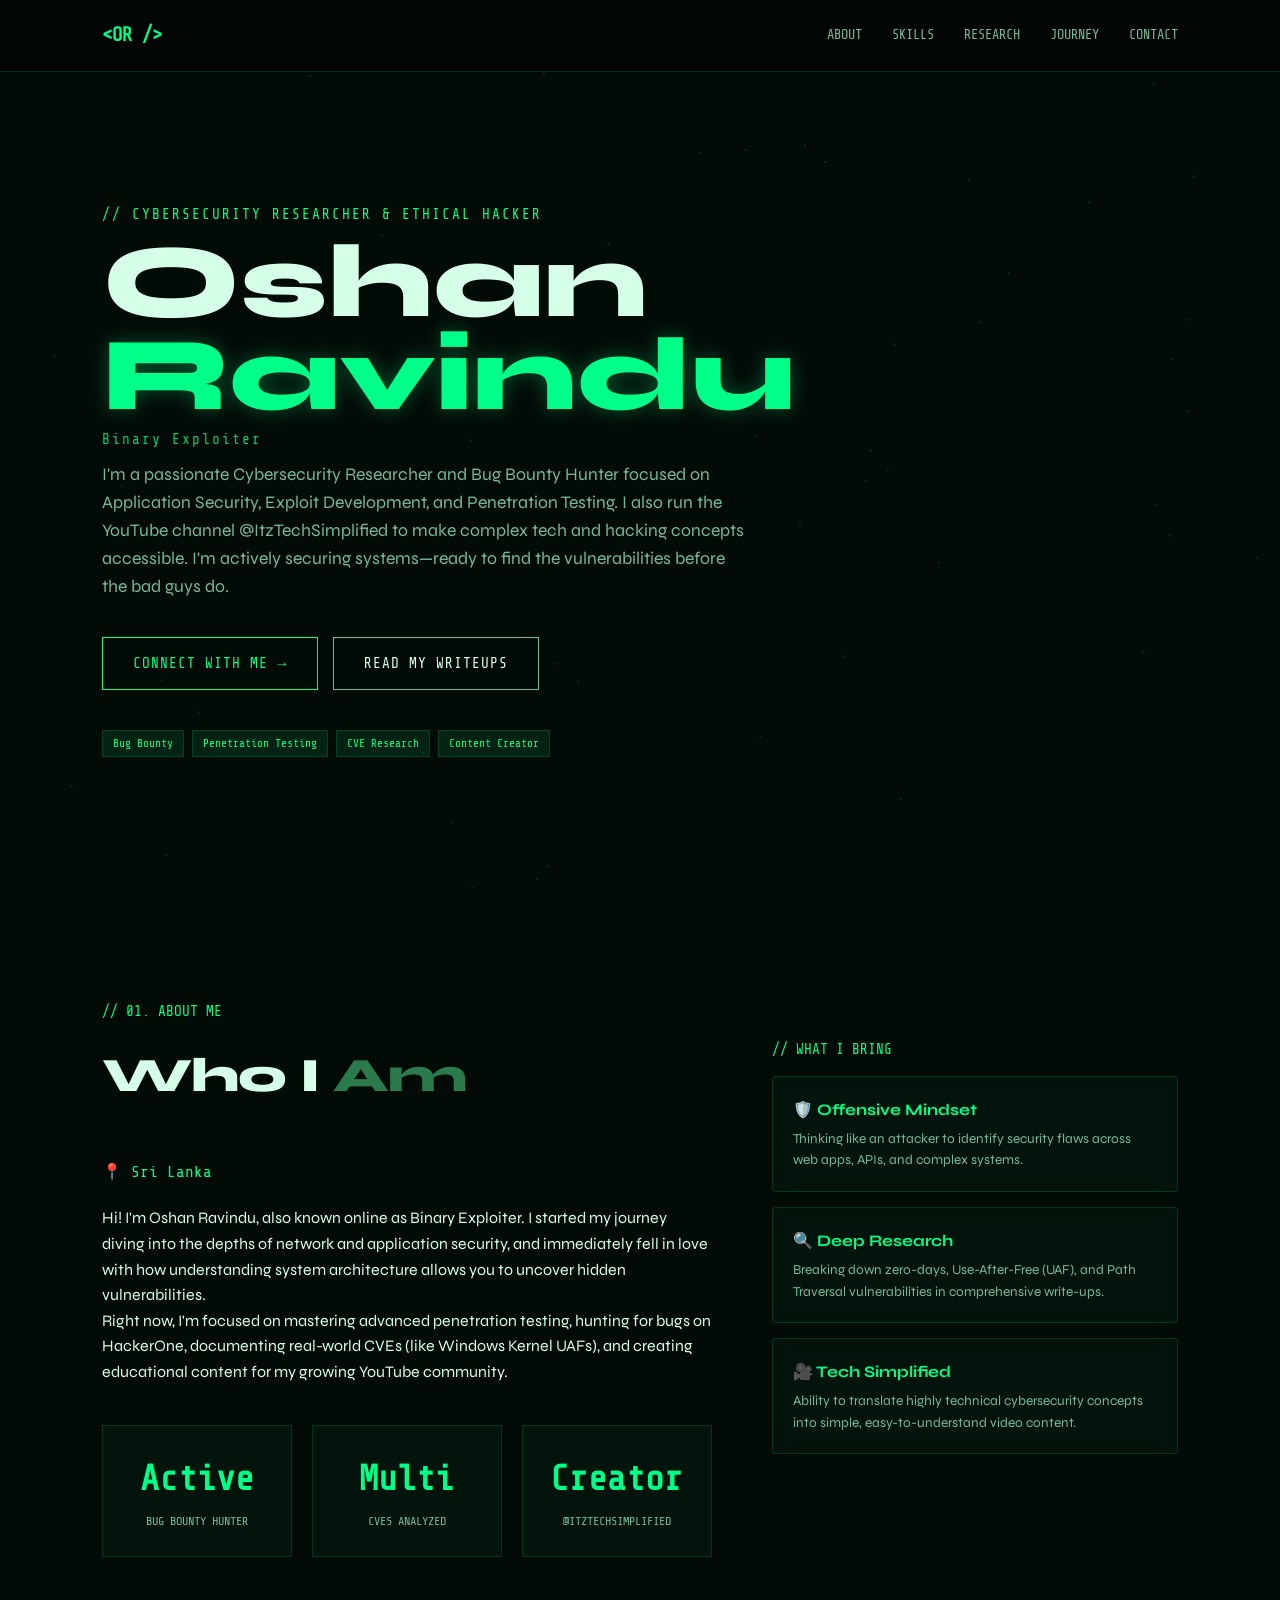
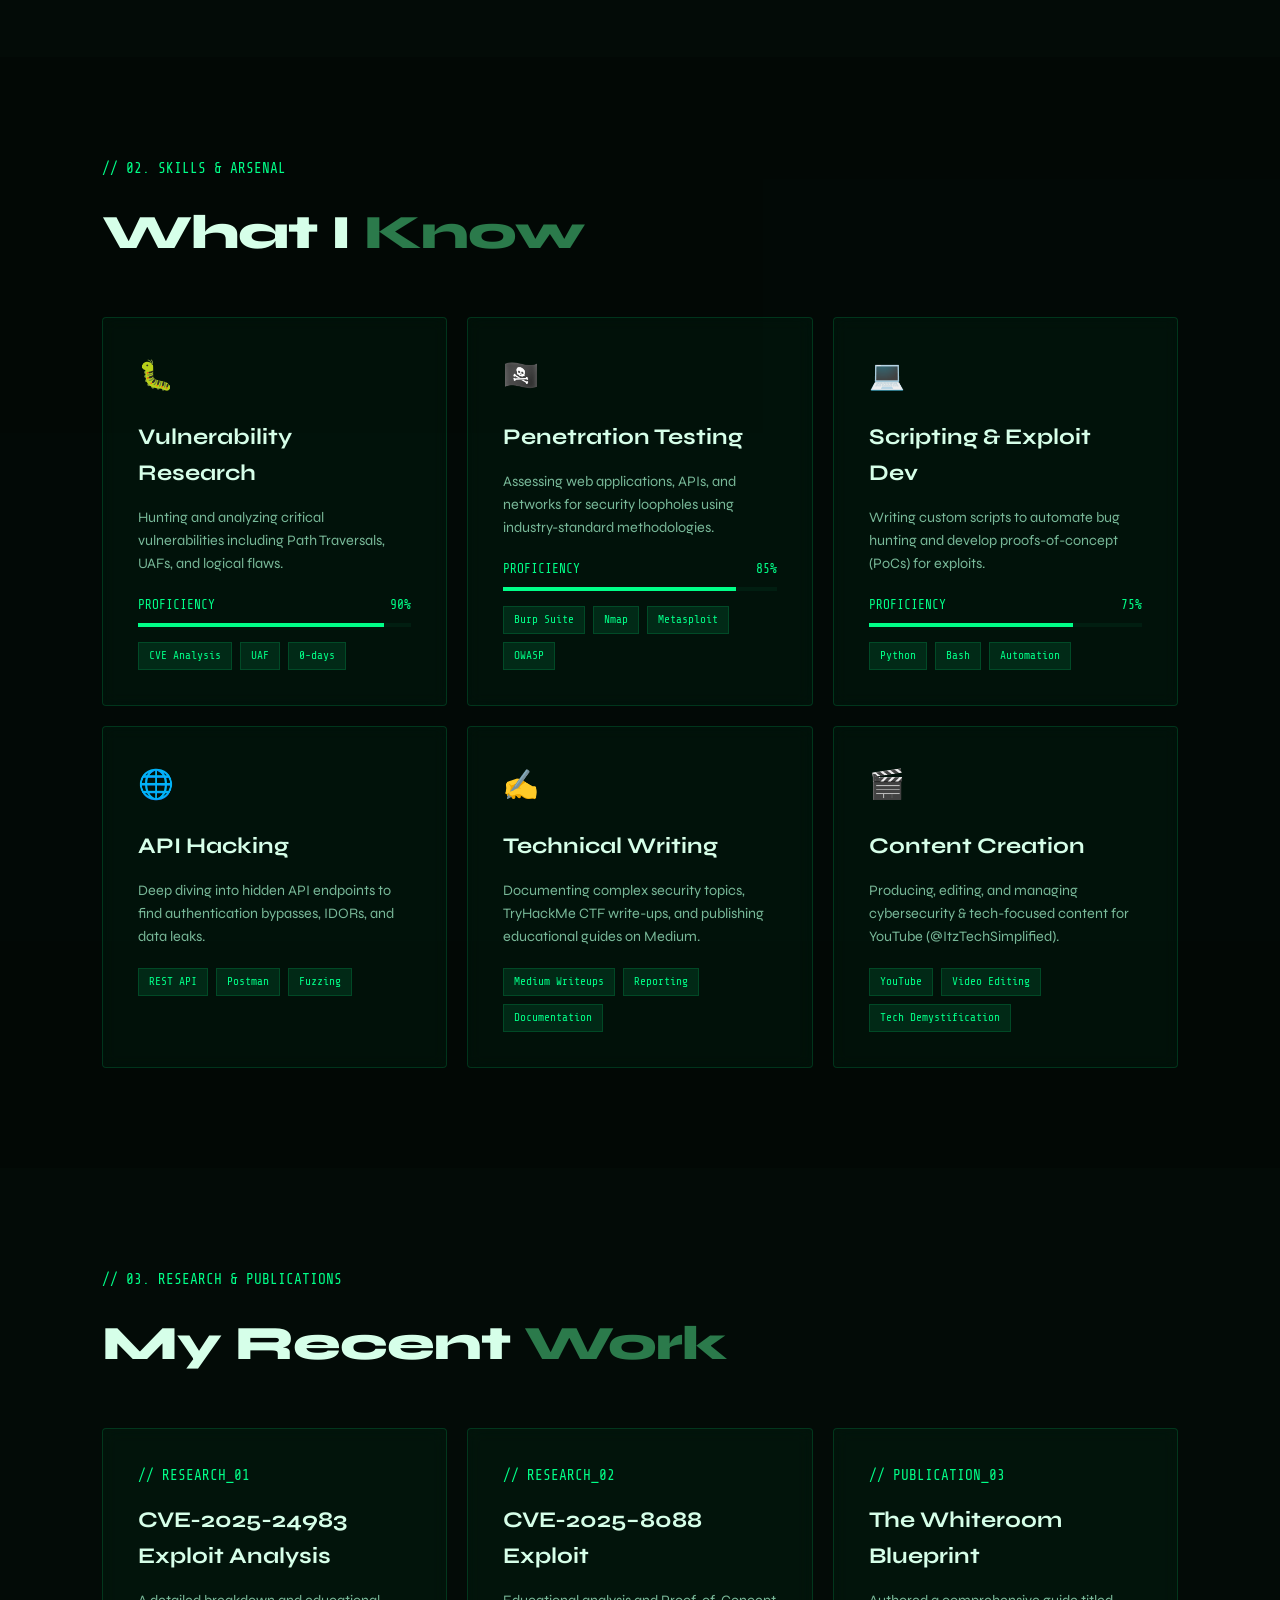
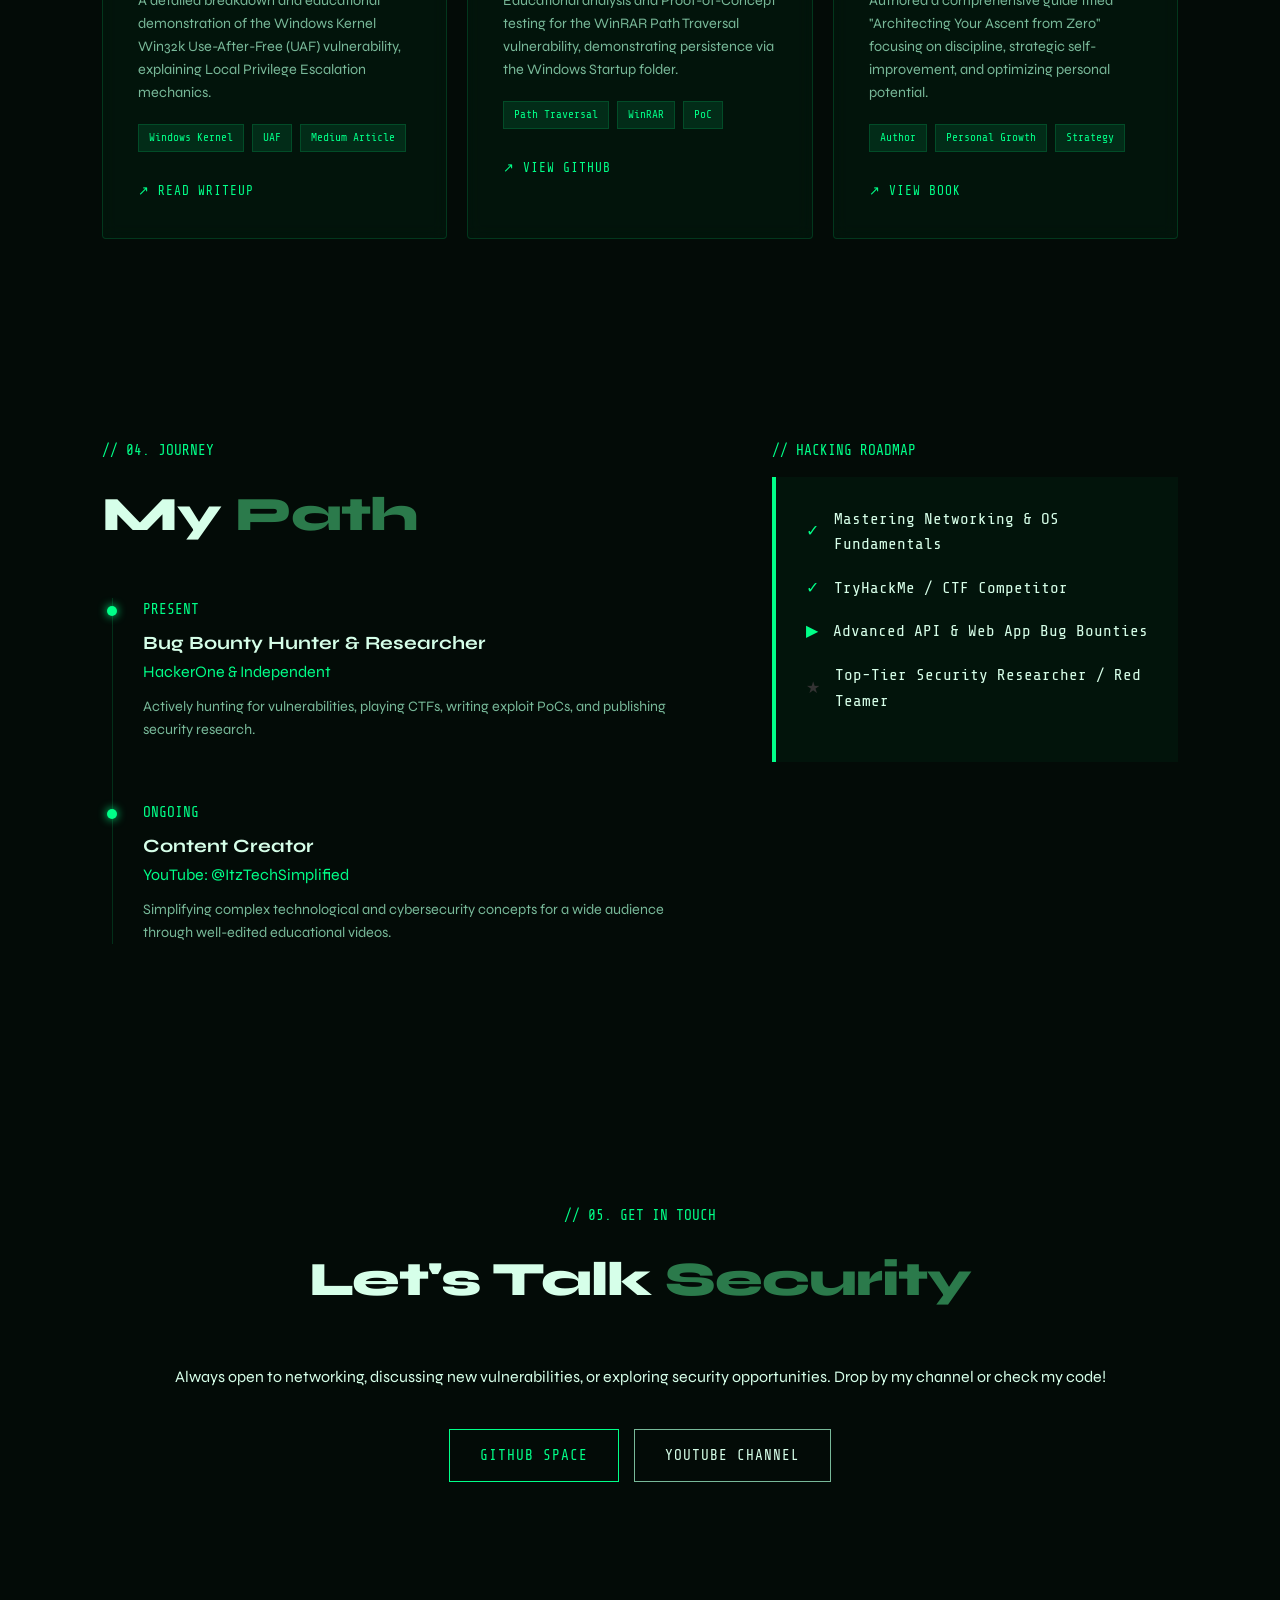
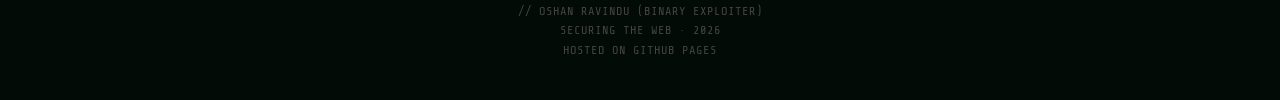
==== commit ec8282d1: "temp" ====
--- a/index.html
+++ b/index.html
@@ -1,289 +1,412 @@
-<!doctype html>
+<!DOCTYPE html>
 <html lang="en">
 <head>
-  <meta charset="utf-8">
-  <meta name="viewport" content="width=device-width,initial-scale=1">
-  <title>Oshan Ravindu — Binary Exploiter</title>
-  <meta name="description" content="Oshan Ravindu — writeups, cheatsheets and resources for penetration testing and CTFs.">
-  <link rel="preconnect" href="https://fonts.googleapis.com">
-  <link rel="preconnect" href="https://fonts.gstatic.com" crossorigin>
-  <link href="https://fonts.googleapis.com/css2?family=Inter:wght@300;400;600;700;800&display=swap" rel="stylesheet">
-  <style>
-    :root{
-      --bg:#0f1113; --card:#121417; --muted:#93a1a1; --accent:#f96a38; --link:#81a2be; --glass:rgba(255,255,255,0.03);
-      --radius:12px; --maxw:1100px;
-    }
-    *{box-sizing:border-box}
-    html,body{height:100%}
-    body{
-      margin:0; font-family:Inter,system-ui,Segoe UI,Roboto,Arial; background:var(--bg); color:#d8dbe0; -webkit-font-smoothing:antialiased;
-    }
-
-    header{background:linear-gradient(90deg, rgba(255,255,255,0.02), transparent); border-bottom:1px solid rgba(255,255,255,0.03); position:sticky; top:0; z-index:30}
-    .nav-wrap{max-width:var(--maxw); margin:0 auto; display:flex; align-items:center; gap:20px; padding:16px;}
-    .brand{display:flex; gap:12px; align-items:center}
-    .logo{width:48px; height:48px; background:linear-gradient(135deg,var(--accent),#ff9b5a); display:grid; place-items:center; border-radius:10px; box-shadow:0 6px 18px rgba(0,0,0,0.6)}
-    .logo svg{filter:drop-shadow(0 2px 6px rgba(249,106,56,0.18))}
-    h1.site-title{font-size:1.05rem; margin:0; font-weight:700; letter-spacing:0.2px}
-    p.site-tag{margin:0; font-size:0.78rem; color:var(--muted)}
-
-    nav.top-nav{margin-left:auto; display:flex; gap:8px; align-items:center}
-    nav.top-nav a{color:var(--muted); text-decoration:none; padding:8px 12px; border-radius:8px; font-weight:600; font-size:0.93rem}
-    nav.top-nav a:hover{color:#fff; background:var(--glass)}
-
-    .controls{display:flex; gap:8px; align-items:center}
-    .btn{background:transparent; color:var(--muted); border:1px solid rgba(255,255,255,0.03); padding:8px 10px; border-radius:10px; cursor:pointer; font-weight:600}
-    .btn:hover{color:#fff}
-
-    .container{max-width:var(--maxw); margin:28px auto; padding:20px;}
-    .hero{display:grid; grid-template-columns:1fr 320px; gap:20px; align-items:center}
-    .hero-card{background:linear-gradient(180deg, rgba(255,255,255,0.02), transparent); border-radius:var(--radius); padding:24px; box-shadow:0 6px 30px rgba(2,6,23,0.6); border:1px solid rgba(255,255,255,0.03)}
-    .hero h2{margin:0 0 8px 0; color:var(--accent); font-size:1.6rem}
-    .hero p{margin:0; color:var(--muted)}
-
-    .grid{display:grid; grid-template-columns:1fr 360px; gap:20px; margin-top:20px}
-    .card{background:var(--card); padding:18px; border-radius:12px; border:1px solid rgba(255,255,255,0.03)}
-    .section-title{display:flex; justify-content:space-between; align-items:center; gap:8px}
-    .section-title h3{margin:0; color:var(--accent)}
-    .search{display:flex; gap:8px; align-items:center}
-    input.search-input{background:transparent; border:1px solid rgba(255,255,255,0.04); padding:8px 10px; border-radius:8px; color:inherit}
-
-    table{width:100%; border-collapse:collapse; margin-top:12px}
-    thead th{font-size:0.86rem; text-align:left; color:var(--muted); padding:10px 12px; border-bottom:1px solid rgba(255,255,255,0.03)}
-    tbody td{padding:12px; vertical-align:middle; border-bottom:1px dashed rgba(255,255,255,0.02)}
-    tbody tr:hover{background:rgba(255,255,255,0.02)}
-    .link{color:var(--link); text-decoration:none}
-    .badge{display:inline-block; padding:6px 8px; border-radius:8px; font-weight:700; font-size:0.78rem}
-    .badge.easy{background:rgba(129,162,190,0.09); color:#9fc0e8}
-
-    .right-col{display:flex; flex-direction:column; gap:12px}
-    .about-me{padding:14px}
-    .socials{display:flex; gap:8px; margin-top:8px}
-    .socials a{padding:8px; border-radius:8px; background:rgba(255,255,255,0.02); text-decoration:none; color:var(--muted); font-weight:700}
-
-    footer{max-width:var(--maxw); margin:24px auto 80px; color:var(--muted); font-size:0.9rem; text-align:center}
-
-    .muted{color:var(--muted)}
-    .small{font-size:0.86rem}
-    .copy-btn{background:transparent; border:none; color:var(--link); cursor:pointer; font-weight:700}
-
-    @media (max-width:1000px){.hero{grid-template-columns:1fr}.grid{grid-template-columns:1fr}.top-nav{display:none}}
-  </style>
+<meta charset="utf-8" />
+<meta name="viewport" content="width=device-width, initial-scale=1.0" />
+<title>Oshan Ravindu — Security Portfolio</title>
+
+<link href="https://fonts.googleapis.com/css2?family=Share+Tech+Mono&family=Syne:wght@400;700;800&display=swap" rel="stylesheet">
+
+<style>
+:root {
+  --g1: #00ff88; /* Neon Green */
+  --g2: #00c96a;
+  --bg: #030b07; /* Dark background */
+  --text: #d6ffe9;
+  --muted: #78b999;
+  --border: rgba(0, 255, 136, .15);
+  --card: rgba(0, 255, 136, .04);
+  --mono: 'Share Tech Mono', monospace;
+  --sans: 'Syne', sans-serif;
+}
+
+* { margin: 0; padding: 0; box-sizing: border-box; }
+html { scroll-behavior: smooth; }
+
+body {
+  background: var(--bg);
+  color: var(--text);
+  font-family: var(--sans);
+  overflow-x: hidden;
+  line-height: 1.6;
+}
+
+canvas { position: fixed; inset: 0; z-index: 0; pointer-events: none; }
+
+/* --- NAVIGATION --- */
+nav {
+  position: fixed;
+  top: 0; width: 100%; z-index: 100;
+  display: flex; justify-content: space-between; align-items: center;
+  padding: 20px 8vw;
+  backdrop-filter: blur(14px);
+  background: rgba(0, 0, 0, .4);
+  border-bottom: 1px solid var(--border);
+}
+
+.logo { font-family: var(--mono); color: var(--g1); font-size: 1.2rem; font-weight: bold; }
+
+.menu-links { display: flex; gap: 30px; }
+.menu-links a { 
+  text-decoration: none; color: var(--muted); font-family: var(--mono); 
+  font-size: 0.85rem; transition: 0.3s; text-transform: uppercase;
+}
+.menu-links a:hover { color: var(--g1); }
+
+/* --- HERO --- */
+.hero {
+  min-height: 100vh;
+  display: flex; flex-direction: column; justify-content: center;
+  padding: 120px 8vw 60px;
+  position: relative; z-index: 1;
+}
+
+.hero .pre-title { font-family: var(--mono); color: var(--g1); margin-bottom: 10px; font-size: 0.9rem; letter-spacing: 2px; }
+h1 { font-size: clamp(3rem, 10vw, 6.5rem); line-height: 0.9; margin-bottom: 20px; font-weight: 800; }
+.hl { color: var(--g1); text-shadow: 0 0 20px rgba(0,255,136,0.3); }
+
+/* NEW CLASS FOR DARKER HIGHLIGHT WORDS */
+.hl-dark { color: #2b7a4b; } /* A moody, dark matrix green */
+
+.hero p.bio { max-width: 650px; font-size: 1.1rem; color: var(--muted); margin-bottom: 35px; }
+
+.btn-group { display: flex; gap: 15px; flex-wrap: wrap; }
+.btn {
+  padding: 14px 30px; border: 1px solid var(--g1); color: var(--g1);
+  text-decoration: none; font-family: var(--mono); text-transform: uppercase;
+  letter-spacing: 1px; transition: .3s; background: transparent; font-size: 0.9rem;
+}
+.btn:hover { background: var(--g1); color: #000; box-shadow: 0 0 20px var(--g1); }
+.btn.alt { border-color: var(--muted); color: var(--text); }
+
+/* --- SECTIONS --- */
+section { position: relative; z-index: 2; padding: 100px 8vw; }
+.section-tag { font-family: var(--mono); color: var(--g1); margin-bottom: 15px; display: block; font-size: 0.9rem; }
+h2 { font-size: clamp(2rem, 5vw, 3rem); margin-bottom: 45px; font-weight: 800; letter-spacing: -1px; }
+
+/* Grid Layouts */
+.grid-2 { display: grid; grid-template-columns: 1.2fr 0.8fr; gap: 60px; }
+.grid-cards { display: grid; grid-template-columns: repeat(auto-fit, minmax(320px, 1fr)); gap: 20px; }
+
+/* --- ABOUT & STATS --- */
+.stats-container { display: grid; grid-template-columns: repeat(3, 1fr); gap: 20px; margin-top: 40px; }
+.stat-card { background: var(--card); border: 1px solid var(--border); padding: 25px; text-align: center; }
+.stat-val { font-size: 2.2rem; color: var(--g1); font-family: var(--mono); font-weight: bold; }
+.stat-lbl { font-size: 0.75rem; color: var(--muted); text-transform: uppercase; font-family: var(--mono); margin-top: 5px; }
+
+/* --- SKILL & FEATURE CARDS --- */
+.card {
+  background: var(--card); border: 1px solid var(--border);
+  padding: 35px; border-radius: 4px; transition: .4s;
+  backdrop-filter: blur(8px);
+}
+.card:hover { border-color: var(--g1); transform: translateY(-5px); box-shadow: 0 10px 30px rgba(0,0,0,0.5); }
+
+.card-icon { font-size: 1.8rem; margin-bottom: 20px; display: block; }
+.card h3 { font-size: 1.4rem; margin-bottom: 15px; }
+.card p { font-size: 0.9rem; color: var(--muted); margin-bottom: 20px; }
+
+.tag-cloud { display: flex; flex-wrap: wrap; gap: 8px; }
+.tag-sm { font-size: 0.7rem; font-family: var(--mono); background: rgba(0,255,136,0.1); padding: 4px 10px; border: 1px solid var(--border); color: var(--g1); }
+
+/* --- SKILL PROGRESS BARS --- */
+.skill-meta { display: flex; justify-content: space-between; font-family: var(--mono); font-size: 0.8rem; margin-bottom: 8px; color: var(--g1); }
+.progress-bg { width: 100%; height: 4px; background: rgba(0, 255, 136, 0.05); margin-bottom: 15px; }
+.progress-fill { height: 100%; background: var(--g1); width: 0; transition: 1.5s ease-in-out; }
+
+/* --- TIMELINE --- */
+.timeline { border-left: 1px solid var(--border); padding-left: 30px; margin-left: 10px; }
+.time-item { position: relative; margin-bottom: 60px; }
+.time-item::before {
+  content: ''; position: absolute; left: -36px; top: 8px;
+  width: 10px; height: 10px; background: var(--g1); border-radius: 50%; box-shadow: 0 0 10px var(--g1);
+}
+.date { font-family: var(--mono); color: var(--g1); font-size: 0.9rem; margin-bottom: 8px; display: block; }
+
+/* --- ROADMAP --- */
+.roadmap-card { border-left: 4px solid var(--g1); background: var(--card); padding: 30px; }
+.roadmap-list { list-style: none; }
+.roadmap-list li { margin-bottom: 18px; font-family: var(--mono); font-size: 1rem; display: flex; align-items: center; gap: 15px; }
+.check { color: var(--g1); }
+.active-arrow { color: var(--g1); animation: blink 1s infinite; }
+
+@keyframes blink { 50% { opacity: 0; } }
+
+@media (max-width: 1024px) {
+  .grid-2 { grid-template-columns: 1fr; }
+  .menu-links { display: none; }
+}
+</style>
 </head>
 <body>
-<header>
-  <div class="nav-wrap">
-    <div class="brand" aria-hidden>
-      <div class="logo" title="Oshan Ravindu"> <svg width="24" height="24" viewBox="0 0 24 24" fill="none" xmlns="http://www.w3.org/2000/svg"><path d="M13 2L3 14h7l-1 8 10-12h-7l1-8z" fill="white" opacity="0.95"/></svg> 
-      </div>
-      <div>
-        <h1 class="site-title">Oshan Ravindu</h1>
-        <p class="site-tag">Self-study — Top 1% on TryHackMe, Pentesting, CTFs & Reverse Engineering</p>
-      </div>
-    </div>
-
-    <nav class="top-nav" role="navigation" aria-label="Main Navigation">
-      <a href="#cheatsheets">Cheatsheets</a>
-      <a href="#writeups">Write-ups</a>
-      <a href="#about">About</a>
-    </nav>
-
-    <div class="controls">
-      <button id="themeToggle" class="btn" title="Toggle theme">Theme</button>
-    </div>
-  </div>
-</header>
-
-<main class="container">
-  <section class="hero">
-    <div class="hero-card">
-      <h2>Welcome — Cyber Security Enthusiast</h2>
-      <p class="muted">This site collects my favorite cheat sheets, walkthroughs, and notes for HackTheBox, TryHackMe, and general pentesting. Use search and copy buttons to quickly grab resources.</p>
-      <div style="margin-top:14px; display:flex; gap:8px">
-        <a class="btn" href="#cheatsheets">Browse Cheatsheets</a>
-        <a class="btn" href="#writeups">Read Write-ups</a>
-      </div>
-    </div>
-
-    <aside class="hero-card right-col">
-      <div class="card about-me">
-        <h4 style="margin:0;color:var(--accent)">About Me</h4>
-        <p class="small muted" style="margin-top:6px">Self-taught penetration tester and CTF enthusiast. Specialties: Penetration Testing, Problem Solving, Reverse Engineering. Platforms: TryHackMe, HackTheBox</p>
-        <div class="socials">
-          <a href="https://www.linkedin.com/in/oshan-ravindu-796b5a328" target="_blank" rel="noopener">LinkedIn</a>
-          <a href="https://github.com/binaryexploiter-space" target="_blank" rel="noopener">GitHub</a>
-        </div>
-      </div>
-    </aside>
-  </section>
-
-  <section class="grid">
+
+<canvas id="bg"></canvas>
+
+<nav>
+  <div class="logo">&lt;OR /&gt;</div>
+  <div class="menu-links">
+    <a href="#about">About</a>
+    <a href="#skills">Skills</a>
+    <a href="#projects">Research</a>
+    <a href="#journey">Journey</a>
+    <a href="#contact">Contact</a>
+  </div>
+</nav>
+
+<section class="hero">
+  <span class="pre-title">// CYBERSECURITY RESEARCHER & ETHICAL HACKER</span>
+  <h1>Oshan<br><span class="hl">Ravindu</span></h1>
+  <p class="pre-title" style="margin-top: -15px; opacity: 0.8;">Binary Exploiter</p>
+  <p class="bio">I'm a passionate Cybersecurity Researcher and Bug Bounty Hunter focused on Application Security, Exploit Development, and Penetration Testing. I also run the YouTube channel @ItzTechSimplified to make complex tech and hacking concepts accessible. I'm actively securing systems—ready to find the vulnerabilities before the bad guys do.</p>
+  <div class="btn-group">
+    <a href="#contact" class="btn">Connect With Me →</a>
+    <a href="#projects" class="btn alt">Read My Writeups</a>
+  </div>
+  <div class="tag-cloud" style="margin-top: 40px;">
+    <span class="tag-sm">Bug Bounty</span>
+    <span class="tag-sm">Penetration Testing</span>
+    <span class="tag-sm">CVE Research</span>
+    <span class="tag-sm">Content Creator</span>
+  </div>
+</section>
+
+<section id="about">
+  <span class="section-tag">// 01. ABOUT ME</span>
+  <div class="grid-2">
     <div>
-      <div class="card" id="cheatsheets">
-        <div class="section-title">
-          <h3>Cheat Sheets</h3>
-          <div class="search">
-            <input id="cheatFilter" class="search-input" placeholder="Filter cheat sheets" aria-label="Filter cheat sheets">
-          </div>
-        </div>
-        <p class="muted small">Click the copy icon to copy a resource URL to clipboard.</p>
-        <table id="cheatTable">
-          <thead>
-            <tr><th>Resource</th><th>Topic</th><th>Notes</th><th>Action</th></tr>
-          </thead>
-          <tbody>
-            <tr>
-  <td><a class="link" href="https://fuzzysecurity.com/tutorials/16.html" target="_blank">Windows Privilege Escalation — FuzzySecurity</a></td>
-  <td>Windows</td>
-  <td class="small muted">Tactics, tools & common misconfigurations</td>
-  <td><button class="copy-btn" data-url="https://fuzzysecurity.com/tutorials/16.html">Copy</button></td>
-</tr>
-
-<tr>
-  <td><a class="link" href="https://github.com/swisskyrepo/PayloadsAllTheThings/blob/master/Methodology%20and%20Resources/Windows%20-%20Privilege%20Escalation.md" target="_blank">Windows Priv Esc — PayloadsAllTheThings</a></td>
-  <td>Windows</td>
-  <td class="small muted">Collection of exploitation ideas</td>
-  <td><button class="copy-btn" data-url="https://github.com/swisskyrepo/PayloadsAllTheThings/blob/master/Methodology%20and%20Resources/Windows%20-%20Privilege%20Escalation.md">Copy</button></td>
-</tr>
-
-<tr>
-  <td><a class="link" href="https://sushant747.gitbooks.io/total-oscp-guide/content/privilege_escalation_windows.html" target="_blank">Windows Priv Esc — Total OSCP Guide</a></td>
-  <td>Windows</td>
-  <td class="small muted">Exam-focused checklist</td>
-  <td><button class="copy-btn" data-url="https://sushant747.gitbooks.io/total-oscp-guide/content/privilege_escalation_windows.html">Copy</button></td>
-</tr>
-
-<tr>
-  <td><a class="link" href="https://book.hacktricks.xyz/windows-hardening/windows-local-privilege-escalation" target="_blank">Windows LPE — HackTricks</a></td>
-  <td>Windows</td>
-  <td class="small muted">Deep reference</td>
-  <td><button class="copy-btn" data-url="https://book.hacktricks.xyz/windows-hardening/windows-local-privilege-escalation">Copy</button></td>
-</tr>
-
-<tr>
-  <td><a class="link" href="https://swisskyrepo.github.io/InternalAllTheThings/redteam/escalation/linux-privilege-escalation/" target="_blank">Linux Priv Esc — swisskyrepo</a></td>
-  <td>Linux</td>
-  <td class="small muted">Linux triage & escalation</td>
-  <td><button class="copy-btn" data-url="https://swisskyrepo.github.io/InternalAllTheThings/redteam/escalation/linux-privilege-escalation/">Copy</button></td>
-</tr>
-
-<tr>
-  <td><a class="link" href="https://blog.g0tmi1k.com/2011/08/basic-linux-privilege-escalation/" target="_blank">Basic Linux Priv Esc — g0tmi1k</a></td>
-  <td>Linux</td>
-  <td class="small muted">Classic guide</td>
-  <td><button class="copy-btn" data-url="https://blog.g0tmi1k.com/2011/08/basic-linux-privilege-escalation/">Copy</button></td>
-</tr>
-
-<tr>
-  <td><a class="link" href="https://github.com/pform-se/pform-ctf-koth-cheatsheet" target="_blank">Pform CTF Koth Cheatsheet</a></td>
-  <td>CTF / KOTH</td>
-  <td class="small muted">King of the hill tips</td>
-  <td><button class="copy-btn" data-url="https://github.com/pform-se/pform-ctf-koth-cheatsheet">Copy</button></td>
-</tr>
-
-<tr>
-  <td><a class="link" href="https://book.hackscope.net/thm/koth-tricks" target="_blank">Koth Tricks — HackScope</a></td>
-  <td>CTF</td>
-  <td class="small muted">TryHackMe KOTH notes</td>
-  <td><button class="copy-btn" data-url="https://book.hackscope.net/thm/koth-tricks">Copy</button></td>
-</tr>
-
-<tr>
-  <td><a class="link" href="https://github.com/alexelefth/pentest-cheatsheet" target="_blank">Pentest Cheatsheet — alexelefth</a></td>
-  <td>Pentest</td>
-  <td class="small muted">Quick reference</td>
-  <td><button class="copy-btn" data-url="https://github.com/alexelefth/pentest-cheatsheet">Copy</button></td>
-</tr>
-
-<tr>
-  <td><a class="link" href="https://github.com/coreb1t/awesome-pentest-cheat-sheets" target="_blank">Awesome Pentest Cheat Sheets</a></td>
-  <td>Pentest</td>
-  <td class="small muted">Aggregated resources</td>
-  <td><button class="copy-btn" data-url="https://github.com/coreb1t/awesome-pentest-cheat-sheets">Copy</button></td>
-</tr>
-
-          </tbody>
-        </table>
-      </div>
-
-      <div class="card" id="writeups">
-        <div class="section-title"><h3>Write-ups</h3></div>
-        <table>
-          <thead><tr><th>Challenge</th><th>Category</th><th>Notes</th><th>Action</th></tr></thead>
-          <tbody>
-            <tr>
-  <td>HackTheBox</td>
-  <td>Outbound (Easy)</td>
-  <td><a class="link" href="https://medium.com/@ajithkumara545454/hackthebox-outbound-easy-walkthrough-03d954694087" target="_blank">Outbound writeup</a></td>
-  <td><button class="copy-btn" data-url="https://medium.com/@ajithkumara545454/hackthebox-outbound-easy-walkthrough-03d954694087">Copy</button></td>
-</tr>
-
-<tr>
-  <td>HackTheBox</td>
-  <td>Artificial (Easy)</td>
-  <td><a class="link" href="https://medium.com/@ajithkumara545454/hackthebox-artificial-easy-walkthrough-de30c245690b" target="_blank">Artificial writeup</a></td>
-  <td><button class="copy-btn" data-url="https://medium.com/@ajithkumara545454/hackthebox-artificial-easy-walkthrough-de30c245690b">Copy</button></td>
-</tr>
-            <tr>
-  <td>HackTheBox</td>
-  <td>Previous (Medium)</td>
-  <td><a class="link" href="https://medium.com/system-weakness/hackthebox-previous-medium-walkthrough-ae3d2e29b333" target="_blank">Artificial writeup</a></td>
-  <td><button class="copy-btn" data-url="https://medium.com/system-weakness/hackthebox-previous-medium-walkthrough-ae3d2e29b333">Copy</button></td>
-</tr>
-            <tr>
-  <td>HackTheBox</td>
-  <td>ExpressWay (Easy)</td>
-  <td><a class="link" href="https://medium.com/@ajithkumara545454/hackthebox-expressway-easy-8914414d13ff" target="_blank">Artificial writeup</a></td>
-  <td><button class="copy-btn" data-url="https://medium.com/@ajithkumara545454/hackthebox-expressway-easy-8914414d13ff">Copy</button></td>
-</tr>
-
-          </tbody>
-        </table>
-      </div>
-    </div>
-  </section>
-</main>
-
-<footer>
-  <div class="muted">&copy; 2025 Oshan Ravindu — Cyber Security &middot; <a class="link" href="https://github.com/binaryexploiter-space" target="_blank">GitHub</a></div>
-</footer>
+      <h2>Who I <span class="hl-dark">Am</span></h2>
+      <p style="color: var(--g1); font-family: var(--mono); margin-bottom: 20px;">📍 Sri Lanka</p>
+      <p class="bio">Hi! I'm Oshan Ravindu, also known online as Binary Exploiter. I started my journey diving into the depths of network and application security, and immediately fell in love with how understanding system architecture allows you to uncover hidden vulnerabilities.</p>
+      <p class="bio">Right now, I'm focused on mastering advanced penetration testing, hunting for bugs on HackerOne, documenting real-world CVEs (like Windows Kernel UAFs), and creating educational content for my growing YouTube community.</p>
+      
+      <div class="stats-container">
+        <div class="stat-card">
+          <div class="stat-val">Active</div>
+          <div class="stat-lbl">Bug Bounty Hunter</div>
+        </div>
+        <div class="stat-card">
+          <div class="stat-val">Multi</div>
+          <div class="stat-lbl">CVEs Analyzed</div>
+        </div>
+        <div class="stat-card">
+          <div class="stat-val">Creator</div>
+          <div class="stat-lbl">@ItzTechSimplified</div>
+        </div>
+      </div>
+    </div>
+
+    <div>
+      <span class="section-tag">// WHAT I BRING</span>
+      <div class="grid-cards" style="grid-template-columns: 1fr; gap: 15px;">
+        <div class="card" style="padding: 20px; border-radius: 4px;">
+          <strong style="color:var(--g1); display: block; margin-bottom: 5px;">🛡️ Offensive Mindset</strong>
+          <p style="font-size: 0.85rem; margin-bottom: 0;">Thinking like an attacker to identify security flaws across web apps, APIs, and complex systems.</p>
+        </div>
+        <div class="card" style="padding: 20px; border-radius: 4px;">
+          <strong style="color:var(--g1); display: block; margin-bottom: 5px;">🔍 Deep Research</strong>
+          <p style="font-size: 0.85rem; margin-bottom: 0;">Breaking down zero-days, Use-After-Free (UAF), and Path Traversal vulnerabilities in comprehensive write-ups.</p>
+        </div>
+        <div class="card" style="padding: 20px; border-radius: 4px;">
+          <strong style="color:var(--g1); display: block; margin-bottom: 5px;">🎥 Tech Simplified</strong>
+          <p style="font-size: 0.85rem; margin-bottom: 0;">Ability to translate highly technical cybersecurity concepts into simple, easy-to-understand video content.</p>
+        </div>
+      </div>
+    </div>
+  </div>
+</section>
+
+<section id="skills" style="background: rgba(0,0,0,0.2);">
+  <span class="section-tag">// 02. SKILLS & ARSENAL</span>
+  <h2>What I <span class="hl-dark">Know</span></h2>
+  
+  <div class="grid-cards">
+    <div class="card">
+      <span class="card-icon">🐛</span>
+      <h3>Vulnerability Research</h3>
+      <p>Hunting and analyzing critical vulnerabilities including Path Traversals, UAFs, and logical flaws.</p>
+      <div class="skill-meta"><span>PROFICIENCY</span><span>90%</span></div>
+      <div class="progress-bg"><div class="progress-fill" data-width="90%"></div></div>
+      <div class="tag-cloud">
+        <span class="tag-sm">CVE Analysis</span><span class="tag-sm">UAF</span><span class="tag-sm">0-days</span>
+      </div>
+    </div>
+
+    <div class="card">
+      <span class="card-icon">🏴‍☠️</span>
+      <h3>Penetration Testing</h3>
+      <p>Assessing web applications, APIs, and networks for security loopholes using industry-standard methodologies.</p>
+      <div class="skill-meta"><span>PROFICIENCY</span><span>85%</span></div>
+      <div class="progress-bg"><div class="progress-fill" data-width="85%"></div></div>
+      <div class="tag-cloud">
+        <span class="tag-sm">Burp Suite</span><span class="tag-sm">Nmap</span><span class="tag-sm">Metasploit</span><span class="tag-sm">OWASP</span>
+      </div>
+    </div>
+
+    <div class="card">
+      <span class="card-icon">💻</span>
+      <h3>Scripting & Exploit Dev</h3>
+      <p>Writing custom scripts to automate bug hunting and develop proofs-of-concept (PoCs) for exploits.</p>
+      <div class="skill-meta"><span>PROFICIENCY</span><span>75%</span></div>
+      <div class="progress-bg"><div class="progress-fill" data-width="75%"></div></div>
+      <div class="tag-cloud">
+        <span class="tag-sm">Python</span><span class="tag-sm">Bash</span><span class="tag-sm">Automation</span>
+      </div>
+    </div>
+
+    <div class="card">
+      <span class="card-icon">🌐</span>
+      <h3>API Hacking</h3>
+      <p>Deep diving into hidden API endpoints to find authentication bypasses, IDORs, and data leaks.</p>
+      <div class="tag-cloud">
+        <span class="tag-sm">REST API</span><span class="tag-sm">Postman</span><span class="tag-sm">Fuzzing</span>
+      </div>
+    </div>
+
+    <div class="card">
+      <span class="card-icon">✍️</span>
+      <h3>Technical Writing</h3>
+      <p>Documenting complex security topics, TryHackMe CTF write-ups, and publishing educational guides on Medium.</p>
+      <div class="tag-cloud">
+        <span class="tag-sm">Medium Writeups</span><span class="tag-sm">Reporting</span><span class="tag-sm">Documentation</span>
+      </div>
+    </div>
+
+    <div class="card">
+      <span class="card-icon">🎬</span>
+      <h3>Content Creation</h3>
+      <p>Producing, editing, and managing cybersecurity & tech-focused content for YouTube (@ItzTechSimplified).</p>
+      <div class="tag-cloud">
+        <span class="tag-sm">YouTube</span><span class="tag-sm">Video Editing</span><span class="tag-sm">Tech Demystification</span>
+      </div>
+    </div>
+  </div>
+</section>
+
+<section id="projects">
+  <span class="section-tag">// 03. RESEARCH & PUBLICATIONS</span>
+  <h2>My Recent <span class="hl-dark">Work</span></h2>
+  <div class="grid-cards">
+    <div class="card">
+      <span class="section-tag">// RESEARCH_01</span>
+      <h3>CVE-2025-24983 Exploit Analysis</h3>
+      <p>A detailed breakdown and educational demonstration of the Windows Kernel Win32k Use-After-Free (UAF) vulnerability, explaining Local Privilege Escalation mechanics.</p>
+      <div class="tag-cloud" style="margin-bottom: 25px;">
+        <span class="tag-sm">Windows Kernel</span><span class="tag-sm">UAF</span><span class="tag-sm">Medium Article</span>
+      </div>
+      <a href="https://medium.com/@ajithkumara545454" style="color: var(--g1); text-decoration: none; font-family: var(--mono); font-size: 0.8rem; letter-spacing: 1px;">↗ READ WRITEUP</a>
+    </div>
+
+    <div class="card">
+      <span class="section-tag">// RESEARCH_02</span>
+      <h3>CVE-2025–8088 Exploit</h3>
+      <p>Educational analysis and Proof-of-Concept testing for the WinRAR Path Traversal vulnerability, demonstrating persistence via the Windows Startup folder.</p>
+      <div class="tag-cloud" style="margin-bottom: 25px;">
+        <span class="tag-sm">Path Traversal</span><span class="tag-sm">WinRAR</span><span class="tag-sm">PoC</span>
+      </div>
+      <a href="https://github.com/binaryexploiter-space" style="color: var(--g1); text-decoration: none; font-family: var(--mono); font-size: 0.8rem; letter-spacing: 1px;">↗ VIEW GITHUB</a>
+    </div>
+
+    <div class="card">
+      <span class="section-tag">// PUBLICATION_03</span>
+      <h3>The Whiteroom Blueprint</h3>
+      <p>Authored a comprehensive guide titled "Architecting Your Ascent from Zero" focusing on discipline, strategic self-improvement, and optimizing personal potential.</p>
+      <div class="tag-cloud" style="margin-bottom: 25px;">
+        <span class="tag-sm">Author</span><span class="tag-sm">Personal Growth</span><span class="tag-sm">Strategy</span>
+      </div>
+      <a href="#" style="color: var(--g1); text-decoration: none; font-family: var(--mono); font-size: 0.8rem; letter-spacing: 1px;">↗ VIEW BOOK</a>
+    </div>
+  </div>
+</section>
+
+<section id="journey">
+  <div class="grid-2">
+    <div>
+      <span class="section-tag">// 04. JOURNEY</span>
+      <h2>My <span class="hl-dark">Path</span></h2>
+      <div class="timeline">
+        <div class="time-item">
+          <span class="date">PRESENT</span>
+          <h3>Bug Bounty Hunter & Researcher</h3>
+          <p style="color: var(--g1); margin-bottom: 10px;">HackerOne & Independent</p>
+          <p style="font-size: 0.9rem; color: var(--muted)">Actively hunting for vulnerabilities, playing CTFs, writing exploit PoCs, and publishing security research.</p>
+        </div>
+        <div class="time-item">
+          <span class="date">ONGOING</span>
+          <h3>Content Creator</h3>
+          <p style="color: var(--g1); margin-bottom: 10px;">YouTube: @ItzTechSimplified</p>
+          <p style="font-size: 0.9rem; color: var(--muted)">Simplifying complex technological and cybersecurity concepts for a wide audience through well-edited educational videos.</p>
+        </div>
+      </div>
+    </div>
+
+    <div>
+      <span class="section-tag">// HACKING ROADMAP</span>
+      <div class="roadmap-card">
+        <ul class="roadmap-list">
+          <li><span class="check">✓</span> Mastering Networking & OS Fundamentals</li>
+          <li><span class="check">✓</span> TryHackMe / CTF Competitor</li>
+          <li><span class="active-arrow">▶</span> Advanced API & Web App Bug Bounties</li>
+          <li><span style="color: #333">★</span> Top-Tier Security Researcher / Red Teamer</li>
+        </ul>
+      </div>
+    </div>
+  </div>
+</section>
+
+<section id="contact" style="text-align: center; padding-bottom: 40px;">
+  <span class="section-tag">// 05. GET IN TOUCH</span>
+  <h2>Let's Talk <span class="hl-dark">Security</span></h2>
+  <p class="bio" style="margin: 0 auto 40px;">Always open to networking, discussing new vulnerabilities, or exploring security opportunities. Drop by my channel or check my code!</p>
+  <div class="btn-group" style="justify-content: center;">
+    <a href="https://github.com/binaryexploiter-space" class="btn">GitHub Space</a>
+    <a href="https://www.youtube.com/@ItzTechSimplified" class="btn alt">YouTube Channel</a>
+  </div>
+  
+  <p style="margin-top: 120px; font-family: var(--mono); font-size: 0.75rem; color: #444; letter-spacing: 1px;">
+    // OSHAN RAVINDU (BINARY EXPLOITER)<br>
+    SECURING THE WEB · 2026<br>
+    HOSTED ON GITHUB PAGES
+  </p>
+</section>
 
 <script>
-  const copyButtons = document.querySelectorAll('.copy-btn');
-  copyButtons.forEach(btn => btn.addEventListener('click', async e => {
-    const url = btn.dataset.url;
-    try{
-      await navigator.clipboard.writeText(url);
-      btn.textContent = 'Copied!';
-      setTimeout(()=> btn.textContent = 'Copy', 1500);
-    }catch(err){ prompt('Copy this link:', url); }
-  }));
-
-  const cheatFilter = document.getElementById('cheatFilter');
-  cheatFilter.addEventListener('input', e => {
-    const q = e.target.value.toLowerCase().trim();
-    document.querySelectorAll('#cheatTable tbody tr').forEach(r=> r.style.display = r.innerText.toLowerCase().includes(q) ? '' : 'none');
+// Matrix Background
+const canvas = document.getElementById('bg');
+const ctx = canvas.getContext('2d');
+function resize() { canvas.width = window.innerWidth; canvas.height = window.innerHeight; }
+window.addEventListener('resize', resize);
+resize();
+
+let particles = Array.from({length:60},()=>({
+  x:Math.random()*canvas.width, y:Math.random()*canvas.height,
+  vx:(Math.random()-0.5)*0.5, vy:(Math.random()-0.5)*0.5
+}));
+
+function animate(){
+  ctx.clearRect(0,0,canvas.width,canvas.height);
+  particles.forEach(p=>{
+    p.x+=p.vx; p.y+=p.vy;
+    if(p.x<0||p.x>canvas.width)p.vx*=-1;
+    if(p.y<0||p.y>canvas.height)p.vy*=-1;
+    ctx.fillStyle="rgba(0,255,136,0.15)";
+    ctx.fillRect(p.x,p.y,2,2);
   });
-
-  const themeToggle = document.getElementById('themeToggle');
-  themeToggle.addEventListener('click', ()=>{
-    document.documentElement.classList.toggle('light-mode');
-    if(document.documentElement.classList.contains('light-mode')){
-      document.documentElement.style.setProperty('--accent','#3aa0ff');
-      document.documentElement.style.setProperty('--card','#f7fafc');
-      document.documentElement.style.setProperty('--bg','#f3f6f8');
-      document.documentElement.style.setProperty('--muted','#4b5563');
-      document.body.style.color = '#0b1220';
-    } else {
-      document.documentElement.style.setProperty('--accent','#f96a38');
-      document.documentElement.style.setProperty('--card','#121417');
-      document.documentElement.style.setProperty('--bg','#0f1113');
-      document.documentElement.style.setProperty('--muted','#93a1a1');
-      document.body.style.color = '#d8dbe0';
+  requestAnimationFrame(animate);
+}
+animate();
+
+// Progress Bars on Scroll
+const observer = new IntersectionObserver((entries) => {
+  entries.forEach(entry => {
+    if(entry.isIntersecting) {
+      const fills = entry.target.querySelectorAll('.progress-fill');
+      fills.forEach(f => f.style.width = f.getAttribute('data-width'));
     }
   });
-
-  window.addEventListener('keydown', (e)=>{if(e.key==='/'&&document.activeElement.tagName!=='INPUT'){e.preventDefault(); cheatFilter.focus();}});
+}, { threshold: 0.3 });
+
+document.querySelectorAll('.card').forEach(card => observer.observe(card));
 </script>
+
 </body>
 </html>
